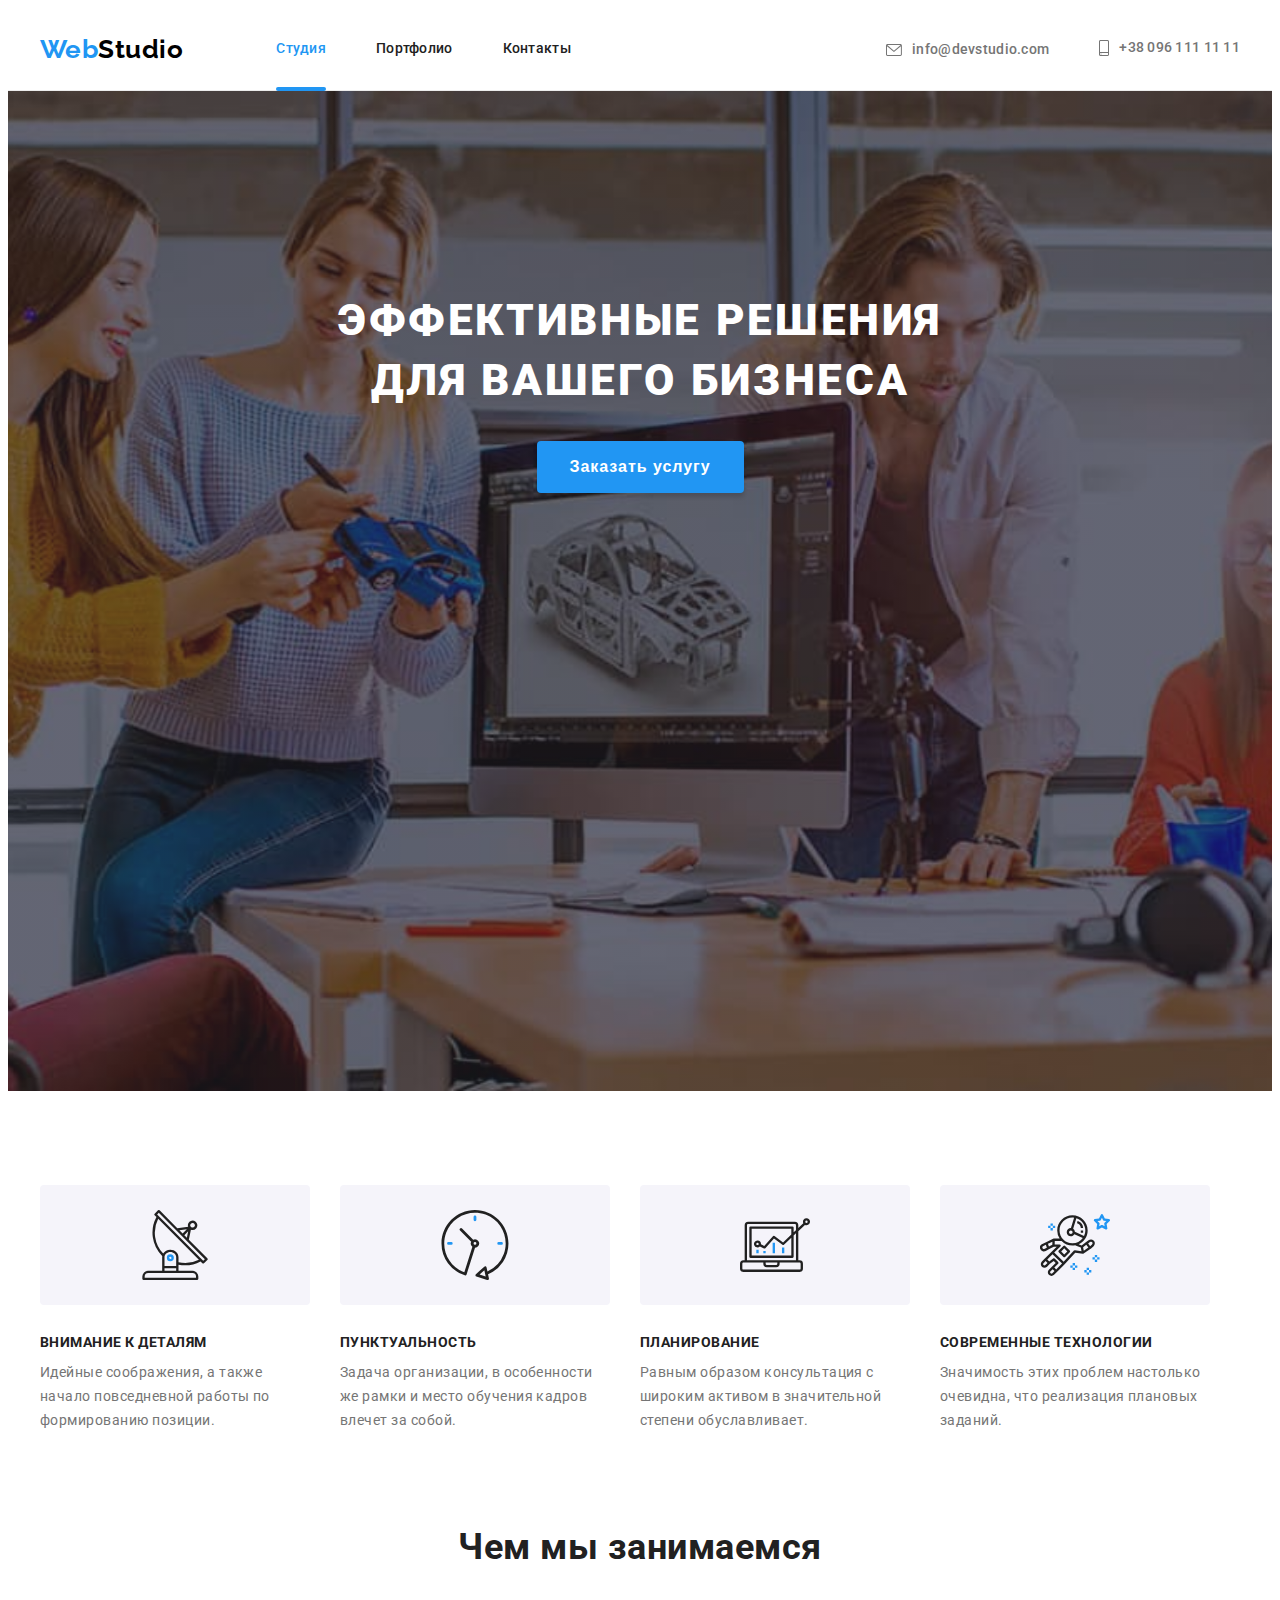
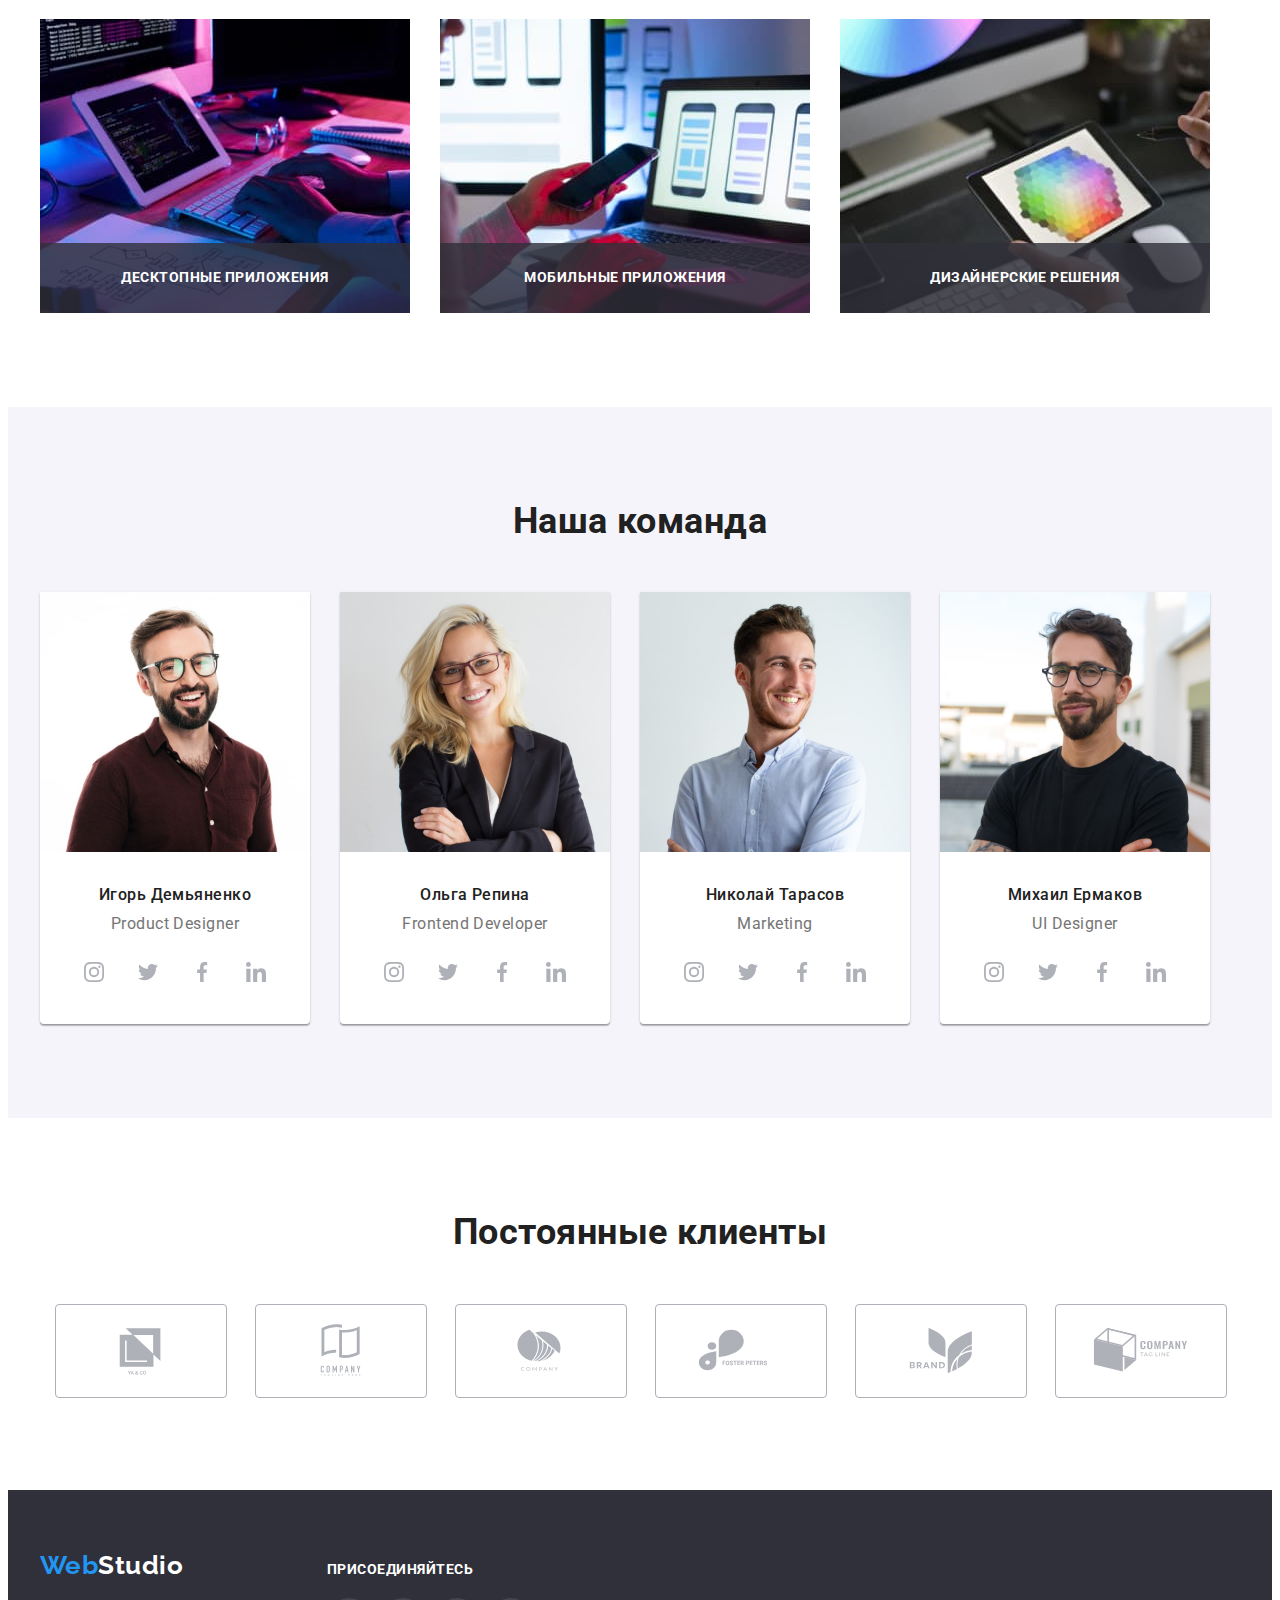
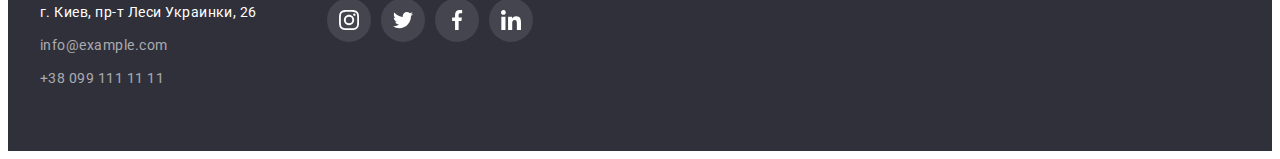
==== index.html @ fd13640e "add modul-5" ====
<!DOCTYPE html>
<html lang="ru">
  <head>
    <meta charset="UTF-8" />
    <meta http-equiv="X-UA-Compatible" content="IE=edge" />
    <meta name="viewport" content="width=device-width, initial-scale=1.0" />
    <link rel="preconnect" href="https://fonts.googleapis.com" />
    <link rel="preconnect" href="https://fonts.gstatic.com" crossorigin />
    <link
      href="https://fonts.googleapis.com/css2?family=Raleway:wght@700&family=Roboto:wght@400;500;700;900&display=swap"
      rel="stylesheet"
    />
    <title>Модуль 5</title>
    <link
      rel="stylesheet"
      href="https://cdnjs.cloudflare.com/ajax/libs/modern-normalize/1.1.0/modern-normalize.min.css"
      integrity="sha512-wpPYUAdjBVSE4KJnH1VR1HeZfpl1ub8YT/NKx4PuQ5NmX2tKuGu6U/JRp5y+Y8XG2tV+wKQpNHVUX03MfMFn9Q=="
      crossorigin="anonymous"
      referrerpolicy="no-referrer"
    />
    <link rel="stylesheet" href="./css/styles.css" />
  </head>
  <body>
    <!-- header -->
    <header class="header">
      <div class="container header-content">
        <nav class="container-nav">
          <a href="./index.html" class="header-logo link"><span class="header-logo-blue">Web</span>Studio</a>
          <ul class="header-list-nav list">
            <li class="header-item-nav"><a href="./index.html" class="header-link link current">Студия</a></li>
            <li class="header-item-nav"><a href="./portfolio.html" class="header-link link">Портфолио</a></li>
            <li class="header-item-nav"><a href="./index.html" class="header-link link">Контакты</a></li>
          </ul>
        </nav>
        <ul class="header-list-contact list">
          <li class="header-item-contact">
            <a href="mailto:info@devstudio.com" class="header-link-contact link">
              <svg class="icon-email" width="16" height="12">
                <use href="./imges/sprite.svg#icon-email"></use></svg
              >info@devstudio.com</a
            >
          </li>
          <li class="header-item-contact">
            <a href="tel:+380961111111" class="header-link-contact link">
              <svg class="icon-tel" width="10" height="16">
                <use href="./imges/sprite.svg#icon-tel"></use></svg
              >+38 096 111 11 11</a
            >
          </li>
        </ul>
      </div>
    </header>

    <!-- hero -->
    <main>
      <section class="hero hero-container">
        <h1 class="hero-title">Эффективные решения для вашего бизнеса</h1>
        <button type="button" class="hero-button" data-modal-open>Заказать услугу</button>
      </section>

      <!-- feature -->
      <section class="feature">
        <div class="container">
          <h2 class="feature-title hiden">Oсобености</h2>
          <ul class="feature-list list feature-content">
            <li class="feature-item">
              <div class="feature-icons flex">
                <svg width="70" height="70">
                  <use href="./imges/sprite.svg#icon-antenna"></use>
                </svg>
              </div>
              <h3 class="feature-item-title">Внимание к деталям</h3>
              <p class="feature-item-text">
                Идейные соображения, а также начало повседневной работы по формированию позиции.
              </p>
            </li>
            <li class="feature-item">
              <div class="feature-icons flex">
                <svg width="70" height="70">
                  <use href="./imges/sprite.svg#icon-clock"></use>
                </svg>
              </div>
              <h3 class="feature-item-title">Пунктуальность</h3>
              <p class="feature-item-text">
                Задача организации, в особенности же рамки и место обучения кадров влечет за собой.
              </p>
            </li>
            <li class="feature-item">
              <div class="feature-icons flex">
                <svg width="70" height="70">
                  <use href="./imges/sprite.svg#icon-diagram"></use>
                </svg>
              </div>
              <h3 class="feature-item-title">Планирование</h3>
              <p class="feature-item-text">
                Равным образом консультация с широким активом в значительной степени обуславливает.
              </p>
            </li>
            <li class="feature-item">
              <div class="feature-icons flex">
                <svg width="70" height="70">
                  <use href="./imges/sprite.svg#icon-astronaut"></use>
                </svg>
              </div>
              <h3 class="feature-item-title">Современные технологии</h3>
              <p class="feature-item-text">
                Значимость этих проблем настолько очевидна, что реализация плановых заданий.
              </p>
            </li>
          </ul>
        </div>
      </section>

      <!-- company -->
      <section class="company section">
        <div class="container">
          <h2 class="company-title">Чем мы занимаемся</h2>
          <ul class="company-list list">
            <li class="company-item">
              <div class="company-position">
                <img src="./imges/about_company1.jpg" alt="пишет код на компьютере" width="370" height="294" />
                <div class="company-label">
                  <h3 class="company-label-text flex">Десктопные приложения</h3>
                </div>
              </div>
            </li>
            <li class="company-item">
              <div class="company-position">
                <img src="./imges/about_company2.jpg" alt="выбирает макет на компьютере" width="370" height="294" />
                <div class="company-label">
                  <h3 class="company-label-text flex">Мобильные приложения</h3>
                </div>
              </div>
            </li>
            <li class="company-item">
              <div class="company-position">
                <img src="./imges/about_company3.jpg" alt="выбирает цвет на планшете" width="370" height="294" />
                <div class="company-label">
                  <h3 class="company-label-text flex">Дизайнерские решения</h3>
                </div>
              </div>
            </li>
          </ul>
        </div>
      </section>

      <!-- team -->
      <section class="team section">
        <div class="container">
          <h2 class="team-title">Наша команда</h2>
          <ul class="team-list list">
            <li class="team-item">
              <img
                src="./imges/our_team1.jpg"
                class="team-img"
                alt="Сотрудник компании - Игорь Демьяненко"
                width="270"
                height="260"
              />
              <div class="team-content">
                <h3 class="team-item-title">Игорь Демьяненко</h3>
                <p class="team-item-text" lang="en">Product Designer</p>

                <ul class="team-list-icons list">
                  <li class="team-item-icons">
                    <a class="team-link-icons flex" href="/" aria-label="ссылка на instagram">
                      <svg class="icon-instagram" width="20" height="20">
                        <use href="./imges/sprite.svg#icon-instagram"></use>
                      </svg>
                    </a>
                  </li>
                  <li class="team-item-icons">
                    <a class="team-link-icons flex" href="/" aria-label="ссылка на twitter">
                      <svg class="icon-twitter" width="20" height="20">
                        <use href="./imges/sprite.svg#icon-twitter"></use>
                      </svg>
                    </a>
                  </li>
                  <li class="team-item-icons">
                    <a class="team-link-icons flex" href="/" aria-label="ссылка на facebook">
                      <svg class="icon-facebook" width="20" height="20">
                        <use href="./imges/sprite.svg#icon-facebook"></use>
                      </svg>
                    </a>
                  </li>
                  <li class="team-item-icons">
                    <a class="team-link-icons flex" href="/" aria-label="ссылка на linkedin">
                      <svg class="icon-linkedin" width="20" height="20">
                        <use href="./imges/sprite.svg#icon-linkedin"></use>
                      </svg>
                    </a>
                  </li>
                </ul>
              </div>
            </li>
            <li class="team-item">
              <img
                src="./imges/our_team2.jpg"
                class="team-img"
                alt="Сотрудник компании - Ольга Репина"
                width="270"
                height="260"
              />
              <div class="team-content">
                <h3 class="team-item-title">Ольга Репина</h3>
                <p class="team-item-text" lang="en">Frontend Developer</p>

                <ul class="team-list-icons list">
                  <li class="team-item-icons">
                    <a class="team-link-icons flex" href="/" aria-label="ссылка на instagram">
                      <svg class="icon-instagram" width="20" height="20">
                        <use href="./imges/sprite.svg#icon-instagram"></use>
                      </svg>
                    </a>
                  </li>
                  <li class="team-item-icons">
                    <a class="team-link-icons flex" href="/" aria-label="ссылка на twitter">
                      <svg class="icon-twitter" width="20" height="20">
                        <use href="./imges/sprite.svg#icon-twitter"></use>
                      </svg>
                    </a>
                  </li>
                  <li class="team-item-icons">
                    <a class="team-link-icons flex" href="/" aria-label="ссылка на facebook">
                      <svg class="icon-facebook" width="20" height="20">
                        <use href="./imges/sprite.svg#icon-facebook"></use>
                      </svg>
                    </a>
                  </li>
                  <li class="team-item-icons">
                    <a class="team-link-icons flex" href="/" aria-label="ссылка на linkedin">
                      <svg class="icon-linkedin" width="20" height="20">
                        <use href="./imges/sprite.svg#icon-linkedin"></use>
                      </svg>
                    </a>
                  </li>
                </ul>
              </div>
            </li>
            <li class="team-item">
              <img
                src="./imges/our_team3.jpg"
                class="team-img"
                alt="Сотрудник компании - Николай Тарасов"
                width="270"
                height="260"
              />
              <div class="team-content">
                <h3 class="team-item-title">Николай Тарасов</h3>
                <p class="team-item-text" lang="en">Marketing</p>

                <ul class="team-list-icons list">
                  <li class="team-item-icons">
                    <a class="team-link-icons flex" href="/" aria-label="ссылка на instagram">
                      <svg class="icon-instagram" width="20" height="20">
                        <use href="./imges/sprite.svg#icon-instagram"></use>
                      </svg>
                    </a>
                  </li>
                  <li class="team-item-icons">
                    <a class="team-link-icons flex" href="/" aria-label="ссылка на twitter">
                      <svg class="icon-twitter" width="20" height="20">
                        <use href="./imges/sprite.svg#icon-twitter"></use>
                      </svg>
                    </a>
                  </li>
                  <li class="team-item-icons">
                    <a class="team-link-icons flex" href="/" aria-label="ссылка на facebook">
                      <svg class="icon-facebook" width="20" height="20">
                        <use href="./imges/sprite.svg#icon-facebook"></use>
                      </svg>
                    </a>
                  </li>
                  <li class="team-item-icons">
                    <a class="team-link-icons flex" href="/" aria-label="ссылка на linkedin">
                      <svg class="icon-linkedin" width="20" height="20">
                        <use href="./imges/sprite.svg#icon-linkedin"></use>
                      </svg>
                    </a>
                  </li>
                </ul>
              </div>
            </li>
            <li class="team-item">
              <img
                src="./imges/our_team4.jpg"
                class="team-img"
                alt="Сотрудник компании - Михаил Ермаков"
                width="270"
                height="260"
              />
              <div class="team-content">
                <h3 class="team-item-title">Михаил Ермаков</h3>
                <p class="team-item-text" lang="en">UI Designer</p>

                <ul class="team-list-icons list">
                  <li class="team-item-icons">
                    <a class="team-link-icons flex" href="/" aria-label="ссылка на instagram">
                      <svg class="icon-instagram" width="20" height="20">
                        <use href="./imges/sprite.svg#icon-instagram"></use>
                      </svg>
                    </a>
                  </li>
                  <li class="team-item-icons">
                    <a class="team-link-icons flex" href="/" aria-label="ссылка на twitter">
                      <svg class="icon-twitter" width="20" height="20">
                        <use href="./imges/sprite.svg#icon-twitter"></use>
                      </svg>
                    </a>
                  </li>
                  <li class="team-item-icons">
                    <a class="team-link-icons flex" href="/" aria-label="ссылка на facebook">
                      <svg class="icon-facebook" width="20" height="20">
                        <use href="./imges/sprite.svg#icon-facebook"></use>
                      </svg>
                    </a>
                  </li>
                  <li class="team-item-icons">
                    <a class="team-link-icons flex" href="/" aria-label="ссылка на linkedin">
                      <svg class="icon-linkedin" width="20" height="20">
                        <use href="./imges/sprite.svg#icon-linkedin"></use>
                      </svg>
                    </a>
                  </li>
                </ul>
              </div>
            </li>
          </ul>
        </div>
      </section>

      <!-- clients -->
      <section class="clients section">
        <div class="container">
          <h2 class="clients-title">Постоянные клиенты</h2>
          <ul class="clients-list list">
            <li class="clients-item">
              <a class="clients-link link flex" href="/">
                <svg width="106" height="60">
                  <use href="./imges/sprite.svg#clients-icon-1"></use>
                </svg>
              </a>
            </li>
            <li class="clients-item">
              <a class="clients-link link flex" href="/">
                <svg width="106" height="60">
                  <use href="./imges/sprite.svg#clients-icon-2"></use>
                </svg>
              </a>
            </li>
            <li class="clients-item">
              <a class="clients-link link flex" href="/">
                <svg width="106" height="60">
                  <use href="./imges/sprite.svg#clients-icon-3"></use>
                </svg>
              </a>
            </li>
            <li class="clients-item">
              <a class="clients-link link flex" href="/">
                <svg width="106" height="60">
                  <use href="./imges/sprite.svg#clients-icon-4"></use>
                </svg>
              </a>
            </li>
            <li class="clients-item">
              <a class="clients-link link flex" href="/">
                <svg width="106" height="60">
                  <use href="./imges/sprite.svg#clients-icon-5"></use>
                </svg>
              </a>
            </li>
            <li class="clients-item">
              <a class="clients-link link flex" href="/">
                <svg width="106" height="60">
                  <use href="./imges/sprite.svg#clients-icon-6"></use>
                </svg>
              </a>
            </li>
          </ul>
        </div>
      </section>
    </main>

    <!-- footer -->
    <footer class="footer">
      <div class="container">
        <div class="footer-content">
          <a class="footer-logo link" href="./index.html"><span class="footer-logo-blue">Web</span>Studio</a>
          <address class="footer-address">
            <a
              href="https://goo.gl/maps/LMZink6fcVC9zRSU7"
              rel="noreferrer noopener nofollow"
              class="footer-link-address link"
              target="_blank"
              >г. Киев, пр-т Леси Украинки, 26</a
            >
          </address>
          <ul class="footer-list list">
            <li class="footer-item"><a href="mailto:info@example.com" class="footer-link link">info@example.com</a></li>
            <li class="footer-item"><a href="tel:+380991111111" class="footer-link link">+38 099 111 11 11</a></li>
          </ul>
        </div>
        <div class="footer-slogan">
          <h2 class="footer-title">присоединяйтесь</h2>
          <ul class="footer-list-icons list">
            <li class="footer-item-icons">
              <a class="footer-link-icons flex" href="/" aria-label="ссылка на instagram">
                <svg class="icon-instagram" width="20" height="20">
                  <use href="./imges/sprite.svg#icon-instagram"></use>
                </svg>
              </a>
            </li>
            <li class="footer-item-icons">
              <a class="footer-link-icons flex" href="/" aria-label="ссылка на twitter">
                <svg class="icon-twitter" width="20" height="20">
                  <use href="./imges/sprite.svg#icon-twitter"></use>
                </svg>
              </a>
            </li>
            <li class="footer-item-icons">
              <a class="footer-link-icons flex" href="/" aria-label="ссылка на facebook">
                <svg class="icon-facebook" width="20" height="20">
                  <use href="./imges/sprite.svg#icon-facebook"></use>
                </svg>
              </a>
            </li>
            <li class="footer-item-icons">
              <a class="footer-link-icons flex" href="/" aria-label="ссылка на linkedin">
                <svg class="icon-linkedin" width="20" height="20">
                  <use href="./imges/sprite.svg#icon-linkedin"></use>
                </svg>
              </a>
            </li>
          </ul>
        </div>
      </div>
    </footer>
    <div class="backdrop is-hidden" data-modal>
      <div class="modal">
        <button class="modal-close flex" data-modal-close>
          <svg width="18" height="18">
            <use href="./imges/sprite.svg#icon-close"></use>
          </svg>
        </button>
        <p class="flex">
          Lorem ipsum dolor sit, amet consectetur adipisicing elit. Velit, eligendi aspernatur natus excepturi
          exercitationem porro minima cum inventore consequatur. Nam fugit omnis quasi repellat modi recusandae
          veritatis expedita itaque quod deleniti ea eos numquam laborum voluptatem, rerum fugiat maiores tenetur vero,
          harum officia corrupti consectetur doloremque eaque. Vero eum in explicabo at. Possimus aspernatur ipsam
          mollitia tempora officiis, tempore, sunt doloremque quidem ullam ipsum cum optio eveniet earum minus
          perspiciatis facilis recusandae culpa quibusdam sequi necessitatibus laudantium odit soluta! Reiciendis fuga
          excepturi unde, ab magnam repellendus consectetur! Fugiat ipsam natus nesciunt tempore eaque sed voluptatem
          placeat facere possimus, minima, sunt assumenda libero enim! Laudantium impedit maiores magnam est eligendi
          non corrupti tempore neque, dolorem voluptatum corporis perferendis ea ipsa. Quod, tenetur amet ipsam odit
          blanditiis aut saepe quaerat, quam consequuntur, accusamus ipsa? Perspiciatis maiores quisquam, nesciunt
          quasi, ullam eos expedita, quidem id repellat at facere dignissimos reiciendis facilis ipsum dolore.
        </p>
      </div>
    </div>
    <script src="./js/modal.js"></script>
  </body>
</html>
---- css/styles.css ----
:root {
  --team-background-color: #f5f4fa;
  --primory-title-color: #212121;
  --nav-text-color: #212121;
  --button-text-color: #212121;
  --secondary-title-color: #ffffff;
  --accent-button-text-color: #ffffff;
  --address-text-color: #ffffff;
  --hero-background-color: #2f303a;
  --footer-background-color: #2f303a;
  --all-text-color: #757575;
  --accent-color: #2196f3;
  --primory-logo-color: #2196f3;
  --secondary-logo-color: #000000;
  --footer-contact-color: rgba(255, 255, 255, 0.6);
  --header-contact-color: #757575;
  --feature-bc-icons: #f5f4fa;
  --icon-primory-color: #afb1b8;
  --icon-secondary-color: #ffffff;
  --border-color: #eeeeee;
  --product-description-color: #ffffff;
}

body {
  font-family: "Roboto", sans-serif;
  color: var(--primory-title-color);
  letter-spacing: 0.03em;
}

p,
h1,
h2,
h3,
h4,
h5,
h6 {
  margin: 0;
}

ul {
  margin: 0;
  padding-left: 0;
}

.list {
  list-style: none;
}
.link {
  text-decoration: none;
}

.container {
  width: 1200px;
  margin: 0 auto;
  padding-left: 15px;
  padding-right: 15px;
}

.section {
  padding-top: 94px;
  padding-bottom: 94px;
}

.hiden {
  position: absolute;
  white-space: nowrap;
  width: 1px;
  height: 1px;
  overflow: hidden;
  border: 0;
  padding: 0;
  clip: rect(0 0 0 0);
  clip-path: inset(50%);
  margin: -1px;
}

.flex {
  display: flex;
  justify-content: center;
  align-items: center;
}

/* ------------------------ header ------------------------*/
.header {
  border-bottom: 1px solid #ececec;
}

.header-content {
  display: flex;
  align-items: center;
}

.header-logo {
  padding-top: 24px;
  padding-bottom: 24px;
  margin-right: 93px;

  font-family: "Raleway", sans-serif;
  font-weight: 700;
  font-size: 26px;
  line-height: 1.19;
  color: var(--secondary-logo-color);
}

.container-nav {
  display: flex;
  align-items: center;
}

.header-logo-blue {
  color: var(--primory-logo-color);
}

.header-list-nav {
  display: flex;
}

.header-item-nav:not(:last-child) {
  margin-right: 50px;
}

.header-link {
  display: block;
  padding-top: 32px;
  padding-bottom: 32px;

  font-weight: 500;
  font-size: 14px;
  line-height: 1.14;
  letter-spacing: 0.02em;
  color: var(--nav-text-color);

  transition: color 250ms cubic-bezier(0.4, 0, 0.2, 1);
}

.header-link:hover,
.header-link:focus {
  color: var(--accent-color);
}

.current {
  position: relative;
  color: var(--accent-color);
}

.current::after {
  position: absolute;
  bottom: 0;
  display: block;
  content: "";
  width: 100%;
  height: 4px;
  margin-bottom: -2px;

  border-radius: 2px;
  background-color: var(--accent-color);
}

.header-list-contact {
  display: flex;
  align-items: baseline;
  margin-left: auto;
}

.header-item-contact {
  margin-right: 50px;
}

.header-item-contact:last-child {
  margin-right: 0;
}

.header-link-contact {
  display: flex;
  align-items: center;
  width: 100%;
  height: 100%;
  padding-top: 32px;
  padding-bottom: 32px;

  font-weight: 500;
  font-size: 14px;
  line-height: 1.14;
  letter-spacing: 0.02em;
  color: var(--header-contact-color);

  transition: color 250ms cubic-bezier(0.4, 0, 0.2, 1);
}

.header-link-contact:hover,
.header-link-contact:focus {
  color: var(--accent-color);
}

.icon-email,
.icon-tel {
  fill: currentColor;
  margin-right: 10px;
}
/* ------------------------ hero ------------------------*/

.hero {
  padding-top: 200px;
  padding-bottom: 200px;
  background-color: var(--hero-background-color);
}

.hero-container {
  max-width: 1600px;
  height: 600px;
  margin: 0 auto;

  background-image: linear-gradient(
      rgba(47, 48, 58, 0.4),
      rgba(47, 48, 58, 0.4)
    ),
    url(../imges/hero.jpg);
  background-repeat: no-repeat;
  background-position: center;
  background-size: cover;
}

.hero-title {
  width: 669px;
  margin-bottom: 30px;
  margin-right: auto;
  margin-left: auto;

  font-weight: 900;
  font-size: 44px;
  line-height: 1.36;
  text-align: center;
  letter-spacing: 0.06em;
  text-transform: uppercase;
  color: var(--secondary-title-color);
}

.hero-button {
  display: block;
  margin: 0 auto;
  padding: 10px 32px;

  font-weight: 700;
  font-size: 16px;
  line-height: 1.88;
  cursor: pointer;
  text-align: center;
  letter-spacing: 0.06em;
  color: var(--accent-button-text-color);
  background-color: var(--accent-color);
  box-shadow: 0px 4px 4px rgba(0, 0, 0, 0.15);
  border-radius: 4px;
  border: 1px solid transparent;
}

/* ------------------------ feature ------------------------*/

.feature {
  padding-top: 94px;
}

.feature-content {
  display: flex;
}

.feature-item {
  width: 270px;
}

.feature-item:not(:last-child) {
  margin-right: 30px;
}

.feature-icons {
  margin-bottom: 30px;
  height: 120px;

  border-radius: 4px;
  background-color: var(--feature-bc-icons);
}

.feature-item-title {
  margin-bottom: 10px;
  font-size: 14px;
  line-height: 1.14;
  text-transform: uppercase;
}

.feature-item-text {
  font-size: 14px;
  line-height: 1.71;
  color: var(--all-text-color);
}

/* ------------------------ company ------------------------*/
.company-title {
  margin-bottom: 50px;
  font-size: 36px;
  line-height: 1.16;
  text-align: center;
}

.company-list {
  display: flex;
}

.company-item:not(:last-child) {
  margin-right: 30px;
}

.company-position {
  position: relative;
  width: 100%;
  height: 294px;
}

.company-label {
  position: absolute;
  bottom: 0;

  width: 100%;
  height: 70px;
  background-color: rgba(47, 48, 58, 0.8);
}

.company-label-text {
  width: 100%;
  height: 100%;

  font-size: 14px;
  line-height: 1.14;
  text-transform: uppercase;
  color: var(--secondary-title-color);
}

/* ------------------------ team ------------------------*/
.team {
  background-color: var(--team-background-color);
}

.team-title {
  margin-bottom: 50px;
  font-size: 36px;
  line-height: 1.16;
  text-align: center;
}

.team-list {
  display: flex;
}

.team-item {
  width: 270px;
  background-color: #ffffff;
  box-shadow: 0px 1px 3px rgba(0, 0, 0, 0.12), 0px 1px 1px rgba(0, 0, 0, 0.14),
    0px 2px 1px rgba(0, 0, 0, 0.2);
  border-radius: 0px 0px 4px 4px;
}

.team-item:not(:last-child) {
  margin-right: 30px;
}

.team-content {
  padding-top: 30px;
  padding-bottom: 30px;
}

.team-item-title {
  margin-bottom: 10px;
  font-weight: 500;
  font-size: 16px;
  line-height: 1.18;
  text-align: center;
}
.team-item-text {
  font-size: 16px;
  line-height: 1.18;
  text-align: center;
  color: var(--all-text-color);
}

.team-list-icons {
  display: flex;
  justify-content: center;
  margin-top: 16px;
}

.team-item-icons {
  width: 44px;
  height: 44px;
  margin-right: 10px;
}

.team-item-icons:last-child {
  margin-right: 0;
}

.team-link-icons {
  width: 100%;
  height: 100%;

  border-radius: 50%;
  fill: var(--icon-primory-color);

  transition: background-color 250ms cubic-bezier(0.4, 0, 0.2, 1),
    fill 250ms cubic-bezier(0.4, 0, 0.2, 1);
}

.team-link-icons:hover,
.team-link-icons:focus {
  background-color: var(--accent-color);
  fill: var(--icon-secondary-color);
}

/* ------------------------ clients ------------------------*/
.clients-title {
  font-size: 36px;
  line-height: 1.16;
  text-align: center;
  color: var(--primory-title-color);
  margin-bottom: 50px;
}

.clients-list {
  display: flex;
  justify-content: center;
}

.clients-item {
  width: 170px;
  height: 92px;
  margin-right: 30px;
}

.clients-item:last-child {
  margin-right: 0;
}

.clients-link {
  width: 100%;
  height: 100%;

  border-radius: 4px;
  border: 1px solid #afb1b8;
  fill: var(--icon-primory-color);

  transition: border-color 250ms cubic-bezier(0.4, 0, 0.2, 1),
    fill 250ms cubic-bezier(0.4, 0, 0.2, 1);
}

.clients-link:hover,
.clients-link:focus {
  fill: var(--accent-color);
  border-color: var(--accent-color);
}

/* ------------------------ footer ------------------------*/
.footer {
  padding-top: 60px;
  padding-bottom: 60px;
  background-color: var(--footer-background-color);
}

.footer > .container {
  display: flex;
  align-items: baseline;
}

.footer-content {
  max-width: 376px;
  min-height: 112px;
  margin-right: 70px;
}

.footer-logo {
  display: block;
  margin-bottom: 20px;

  font-family: "Raleway", sans-serif;
  font-weight: 700;
  font-size: 26px;
  line-height: 1.19;
  color: #ffffff;
}

.footer-logo-blue {
  color: var(--primory-logo-color);
}

.footer-address {
  margin-bottom: 9px;
}

.footer-link-address {
  display: block;
  font-style: normal;
  font-size: 14px;
  line-height: 1.71;
  color: var(--address-text-color);
}

.footer-item:not(:last-child) {
  margin-bottom: 9px;
}

.footer-link {
  font-size: 14px;
  line-height: 1.71;
  color: var(--footer-contact-color);

  transition: color 250ms cubic-bezier(0.4, 0, 0.2, 1);
}

.footer-link:hover,
.footer-link:focus {
  color: var(--accent-color);
}

.footer-title {
  margin-bottom: 20px;
  font-size: 14px;
  line-height: 1.14;
  text-transform: uppercase;
  color: var(--secondary-title-color);
}

.footer-list-icons {
  display: flex;
}

.footer-item-icons {
  width: 44px;
  height: 44px;
  margin-right: 10px;
}

.footer-item-icons:last-child {
  margin-right: 0;
}

.footer-link-icons {
  width: 100%;
  height: 100%;

  background-color: rgba(255, 255, 255, 0.1);
  fill: var(--icon-secondary-color);
  border-radius: 50%;

  transition: background-color 250ms cubic-bezier(0.4, 0, 0.2, 1);
}

.footer-link-icons:hover,
.footer-link-icons:focus {
  background-color: var(--accent-color);
  border-radius: 50%;
}

/* ---------------------- portfolio ----------------------*/
.portfolio-list-nav {
  display: flex;
  justify-content: center;
  margin-bottom: 50px;
}

.portfolio-item:not(:last-child) {
  margin-right: 8px;
}

.portfolio-button {
  padding: 6px 22px;

  font-weight: 500;
  cursor: pointer;
  font-size: 16px;
  line-height: 1.62;
  text-align: center;
  letter-spacing: 0.03em;
  color: var(--button-text-color);
  background-color: #f5f4fa;
  border-radius: 4px;
  border: 1px solid transparent;

  transition: background-color 250ms cubic-bezier(0.4, 0, 0.2, 1),
    color 250ms cubic-bezier(0.4, 0, 0.2, 1),
    box-shadow 250ms cubic-bezier(0.4, 0, 0.2, 1);
}

.portfolio-button:hover,
.portfolio-button:focus {
  background-color: var(--accent-color);
  color: var(--accent-button-text-color);
  box-shadow: 0px 3px 1px rgba(0, 0, 0, 0.1), 0px 1px 2px rgba(0, 0, 0, 0.08),
    0px 2px 2px rgba(0, 0, 0, 0.12);
}

/* ----------------------- product -----------------------*/
.product-list {
  display: flex;
  flex-flow: wrap;
  margin: -15px;
}

.product-item {
  width: 370px;
  margin: 15px;
}

.product-link {
  display: block;
  width: 100%;
  height: 100%;

  transition: box-shadow 250ms cubic-bezier(0.4, 0, 0.2, 1);
}

.product-link:hover,
.product-link:focus {
  box-shadow: 0px 1px 1px rgba(0, 0, 0, 0.12), 0px 4px 4px rgba(0, 0, 0, 0.06),
    1px 4px 6px rgba(0, 0, 0, 0.16);
}

.product-thumb-img {
  position: relative;
  overflow: hidden;
}

.product-img {
  display: block;
}

.product-arise {
  position: absolute;
  top: 0;
  left: 0;
  width: 100%;
  height: 100%;

  background-color: rgba(33, 150, 243, 0.9);
  transform: translateY(102%);
  transition: transform 250ms cubic-bezier(0.4, 0, 0.2, 1);
}

.product-link:hover .product-arise,
.product-link:focus .product-arise {
  transform: translateY(0);
}

.product-description {
  position: absolute;
  top: 50%;
  left: 50%;
  transform: translate(-50%, -50%);
  width: 322px;
  min-height: 168px;

  font-size: 18px;
  line-height: 1.56;
  color: var(--product-description-color);
}

.product-content {
  border-right: 1px solid var(--border-color);
  border-bottom: 1px solid var(--border-color);
  border-left: 1px solid var(--border-color);
  padding: 20px 24px;
}

.product-title-item {
  margin-bottom: 4px;
  font-size: 18px;
  line-height: 2;
  letter-spacing: 0.06em;
  color: var(--primory-title-color);
}

.product-text {
  font-size: 16px;
  line-height: 1.88;
  color: var(--all-text-color);
}

/* ---------------------- modal window ----------------------*/

.backdrop {
  position: fixed;
  top: 0;
  left: 0;
  width: 100%;
  height: 100%;

  background-color: rgba(0, 0, 0, 0.2);

  transition: opacity 250ms cubic-bezier(0.4, 0, 0.2, 1),
    visibility 250ms cubic-bezier(0.4, 0, 0.2, 1);
}

.is-hidden {
  opacity: 0;
  pointer-events: none;
  visibility: hidden;
}

.modal {
  position: absolute;
  top: 50%;
  left: 50%;
  width: 528px;
  height: 581px;

  box-shadow: 0px 1px 3px rgba(0, 0, 0, 0.12), 0px 1px 1px rgba(0, 0, 0, 0.14),
    0px 2px 1px rgba(0, 0, 0, 0.2);
  transform: translate(-50%, -50%);
  border-radius: 4px;
  background-color: #fff;
}

.modal-close {
  position: absolute;
  top: 8px;
  right: 8px;
  width: 30px;
  height: 30px;

  cursor: pointer;
  border-radius: 50%;
  border: 1px solid rgba(0, 0, 0, 0.1);
  background-color: transparent;

  transition: fill 250ms cubic-bezier(0.4, 0, 0.2, 1),
    border-color 250ms cubic-bezier(0.4, 0, 0.2, 1);
}

.modal-close:hover {
  fill: var(--accent-color);
  border-color: var(--accent-color);
}

.modal p {
  padding: 20px;
  width: 100%;
  height: 100%;

  font-size: 15px;
  line-height: 1.71;
  color: var(--all-text-color);
}
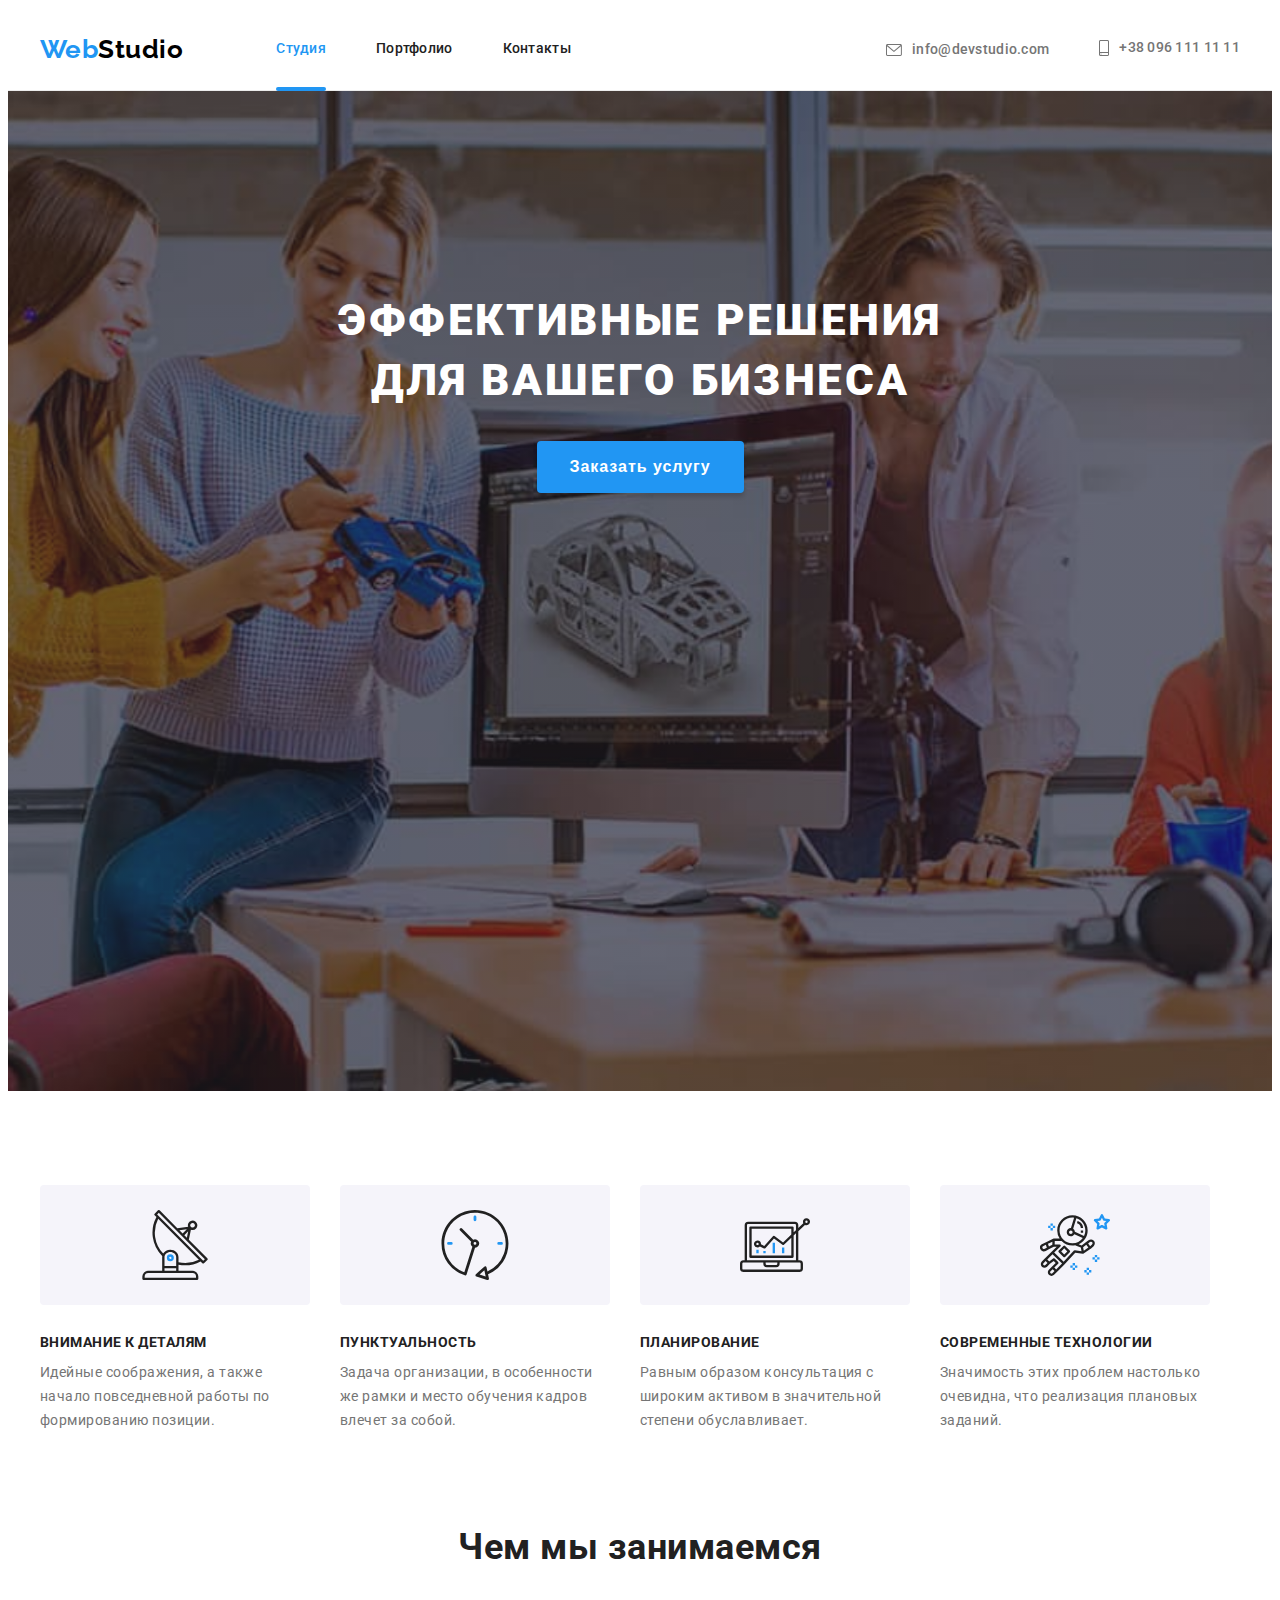
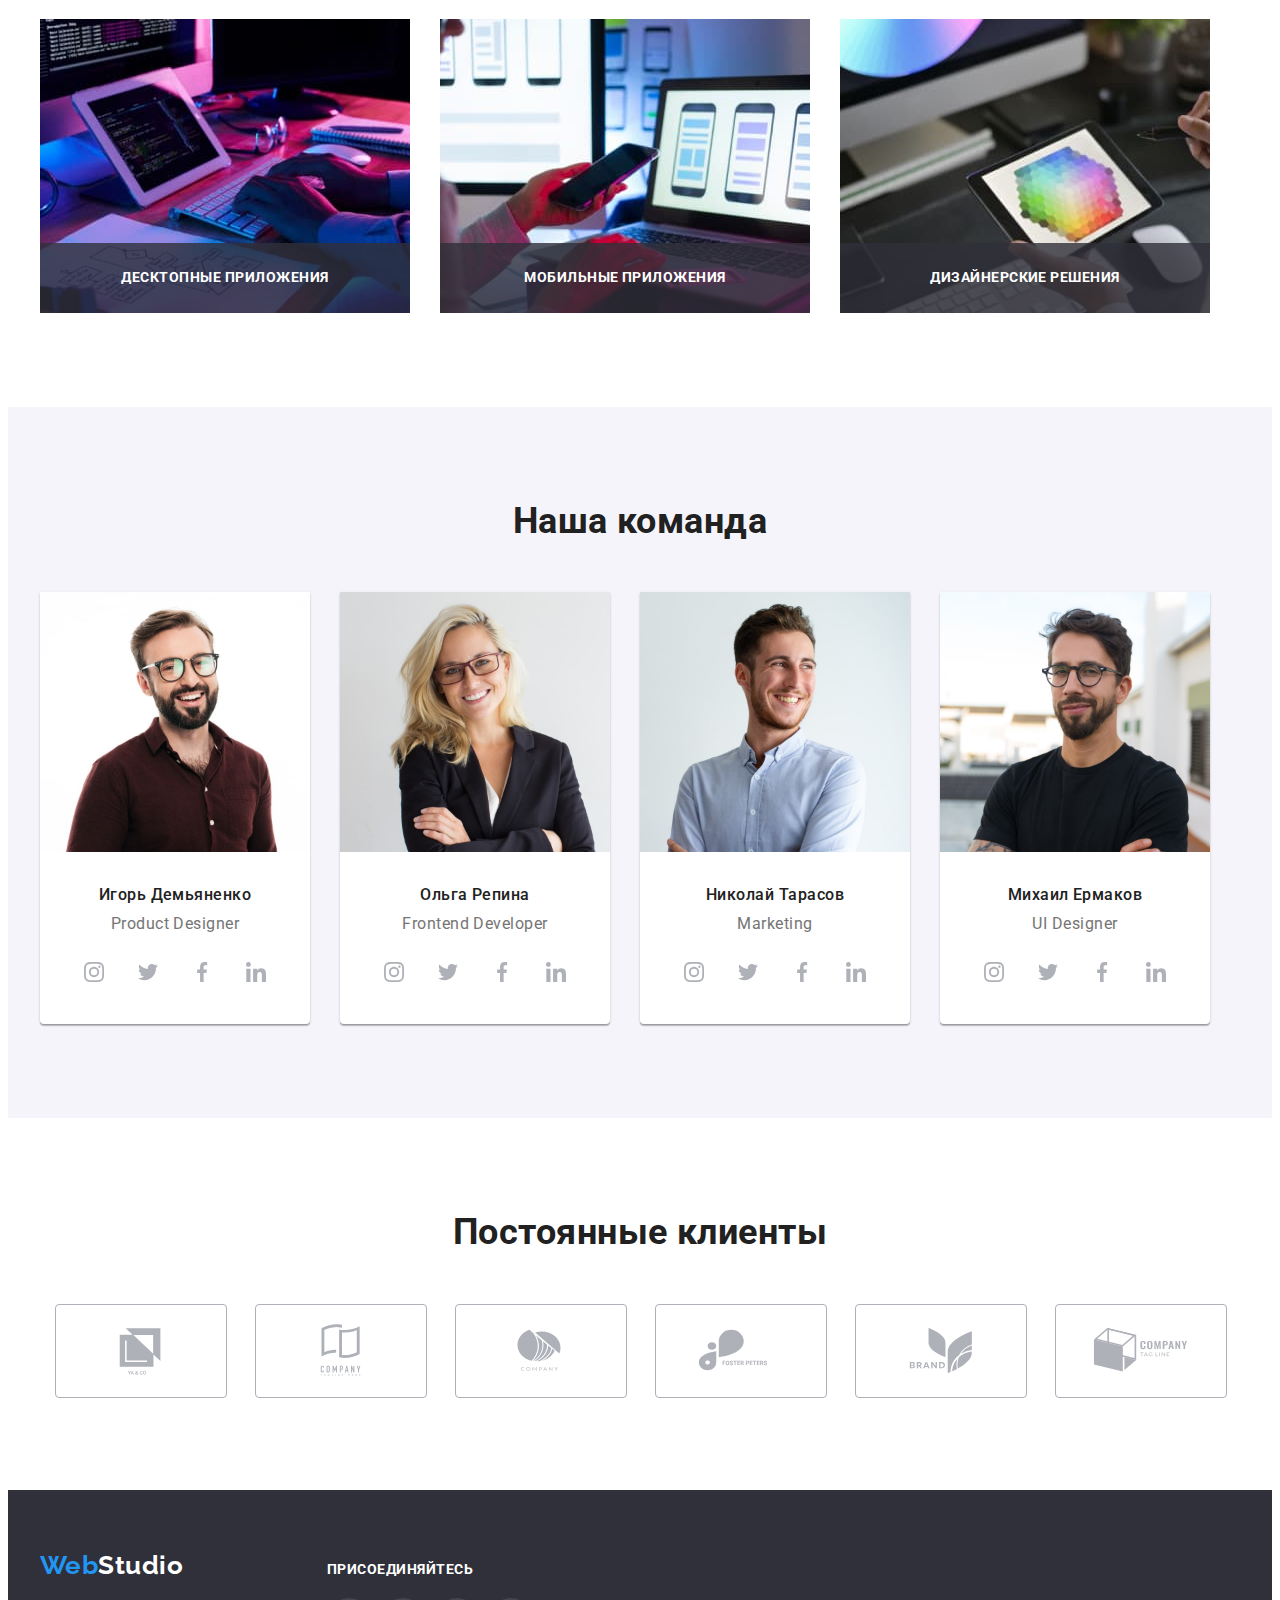
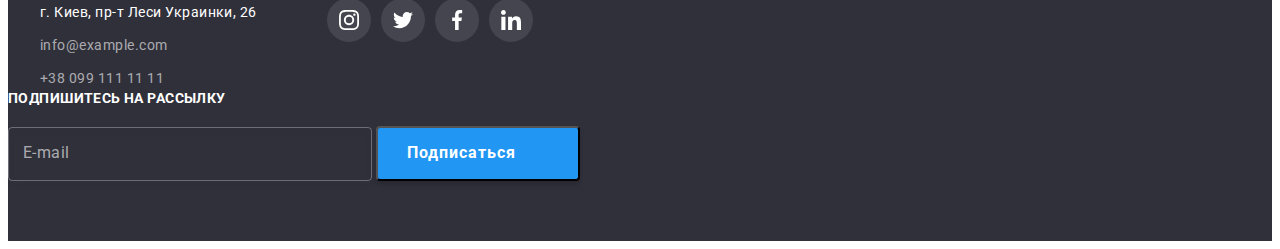
==== commit 3efa429d: "create form-slogan in footer" ====
--- a/index.html
+++ b/index.html
@@ -10,7 +10,7 @@
       href="https://fonts.googleapis.com/css2?family=Raleway:wght@700&family=Roboto:wght@400;500;700;900&display=swap"
       rel="stylesheet"
     />
-    <title>Модуль 5</title>
+    <title>Модуль 6</title>
     <link
       rel="stylesheet"
       href="https://cdnjs.cloudflare.com/ajax/libs/modern-normalize/1.1.0/modern-normalize.min.css"
@@ -25,16 +25,27 @@
     <header class="header">
       <div class="container header-content">
         <nav class="container-nav">
-          <a href="./index.html" class="header-logo link"><span class="header-logo-blue">Web</span>Studio</a>
+          <a href="./index.html" class="header-logo link"
+            ><span class="header-logo-blue">Web</span>Studio</a
+          >
           <ul class="header-list-nav list">
-            <li class="header-item-nav"><a href="./index.html" class="header-link link current">Студия</a></li>
-            <li class="header-item-nav"><a href="./portfolio.html" class="header-link link">Портфолио</a></li>
-            <li class="header-item-nav"><a href="./index.html" class="header-link link">Контакты</a></li>
+            <li class="header-item-nav">
+              <a href="./index.html" class="header-link link current">Студия</a>
+            </li>
+            <li class="header-item-nav">
+              <a href="./portfolio.html" class="header-link link">Портфолио</a>
+            </li>
+            <li class="header-item-nav">
+              <a href="./index.html" class="header-link link">Контакты</a>
+            </li>
           </ul>
         </nav>
         <ul class="header-list-contact list">
           <li class="header-item-contact">
-            <a href="mailto:info@devstudio.com" class="header-link-contact link">
+            <a
+              href="mailto:info@devstudio.com"
+              class="header-link-contact link"
+            >
               <svg class="icon-email" width="16" height="12">
                 <use href="./imges/sprite.svg#icon-email"></use></svg
               >info@devstudio.com</a
@@ -55,7 +66,9 @@
     <main>
       <section class="hero hero-container">
         <h1 class="hero-title">Эффективные решения для вашего бизнеса</h1>
-        <button type="button" class="hero-button" data-modal-open>Заказать услугу</button>
+        <button type="button" class="hero-button" data-modal-open>
+          Заказать услугу
+        </button>
       </section>
 
       <!-- feature -->
@@ -71,7 +84,8 @@
               </div>
               <h3 class="feature-item-title">Внимание к деталям</h3>
               <p class="feature-item-text">
-                Идейные соображения, а также начало повседневной работы по формированию позиции.
+                Идейные соображения, а также начало повседневной работы по
+                формированию позиции.
               </p>
             </li>
             <li class="feature-item">
@@ -82,7 +96,8 @@
               </div>
               <h3 class="feature-item-title">Пунктуальность</h3>
               <p class="feature-item-text">
-                Задача организации, в особенности же рамки и место обучения кадров влечет за собой.
+                Задача организации, в особенности же рамки и место обучения
+                кадров влечет за собой.
               </p>
             </li>
             <li class="feature-item">
@@ -93,7 +108,8 @@
               </div>
               <h3 class="feature-item-title">Планирование</h3>
               <p class="feature-item-text">
-                Равным образом консультация с широким активом в значительной степени обуславливает.
+                Равным образом консультация с широким активом в значительной
+                степени обуславливает.
               </p>
             </li>
             <li class="feature-item">
@@ -104,7 +120,8 @@
               </div>
               <h3 class="feature-item-title">Современные технологии</h3>
               <p class="feature-item-text">
-                Значимость этих проблем настолько очевидна, что реализация плановых заданий.
+                Значимость этих проблем настолько очевидна, что реализация
+                плановых заданий.
               </p>
             </li>
           </ul>
@@ -118,7 +135,12 @@
           <ul class="company-list list">
             <li class="company-item">
               <div class="company-position">
-                <img src="./imges/about_company1.jpg" alt="пишет код на компьютере" width="370" height="294" />
+                <img
+                  src="./imges/about_company1.jpg"
+                  alt="пишет код на компьютере"
+                  width="370"
+                  height="294"
+                />
                 <div class="company-label">
                   <h3 class="company-label-text flex">Десктопные приложения</h3>
                 </div>
@@ -126,7 +148,12 @@
             </li>
             <li class="company-item">
               <div class="company-position">
-                <img src="./imges/about_company2.jpg" alt="выбирает макет на компьютере" width="370" height="294" />
+                <img
+                  src="./imges/about_company2.jpg"
+                  alt="выбирает макет на компьютере"
+                  width="370"
+                  height="294"
+                />
                 <div class="company-label">
                   <h3 class="company-label-text flex">Мобильные приложения</h3>
                 </div>
@@ -134,7 +161,12 @@
             </li>
             <li class="company-item">
               <div class="company-position">
-                <img src="./imges/about_company3.jpg" alt="выбирает цвет на планшете" width="370" height="294" />
+                <img
+                  src="./imges/about_company3.jpg"
+                  alt="выбирает цвет на планшете"
+                  width="370"
+                  height="294"
+                />
                 <div class="company-label">
                   <h3 class="company-label-text flex">Дизайнерские решения</h3>
                 </div>
@@ -163,28 +195,44 @@
 
                 <ul class="team-list-icons list">
                   <li class="team-item-icons">
-                    <a class="team-link-icons flex" href="/" aria-label="ссылка на instagram">
+                    <a
+                      class="team-link-icons flex"
+                      href="/"
+                      aria-label="ссылка на instagram"
+                    >
                       <svg class="icon-instagram" width="20" height="20">
                         <use href="./imges/sprite.svg#icon-instagram"></use>
                       </svg>
                     </a>
                   </li>
                   <li class="team-item-icons">
-                    <a class="team-link-icons flex" href="/" aria-label="ссылка на twitter">
+                    <a
+                      class="team-link-icons flex"
+                      href="/"
+                      aria-label="ссылка на twitter"
+                    >
                       <svg class="icon-twitter" width="20" height="20">
                         <use href="./imges/sprite.svg#icon-twitter"></use>
                       </svg>
                     </a>
                   </li>
                   <li class="team-item-icons">
-                    <a class="team-link-icons flex" href="/" aria-label="ссылка на facebook">
+                    <a
+                      class="team-link-icons flex"
+                      href="/"
+                      aria-label="ссылка на facebook"
+                    >
                       <svg class="icon-facebook" width="20" height="20">
                         <use href="./imges/sprite.svg#icon-facebook"></use>
                       </svg>
                     </a>
                   </li>
                   <li class="team-item-icons">
-                    <a class="team-link-icons flex" href="/" aria-label="ссылка на linkedin">
+                    <a
+                      class="team-link-icons flex"
+                      href="/"
+                      aria-label="ссылка на linkedin"
+                    >
                       <svg class="icon-linkedin" width="20" height="20">
                         <use href="./imges/sprite.svg#icon-linkedin"></use>
                       </svg>
@@ -207,28 +255,44 @@
 
                 <ul class="team-list-icons list">
                   <li class="team-item-icons">
-                    <a class="team-link-icons flex" href="/" aria-label="ссылка на instagram">
+                    <a
+                      class="team-link-icons flex"
+                      href="/"
+                      aria-label="ссылка на instagram"
+                    >
                       <svg class="icon-instagram" width="20" height="20">
                         <use href="./imges/sprite.svg#icon-instagram"></use>
                       </svg>
                     </a>
                   </li>
                   <li class="team-item-icons">
-                    <a class="team-link-icons flex" href="/" aria-label="ссылка на twitter">
+                    <a
+                      class="team-link-icons flex"
+                      href="/"
+                      aria-label="ссылка на twitter"
+                    >
                       <svg class="icon-twitter" width="20" height="20">
                         <use href="./imges/sprite.svg#icon-twitter"></use>
                       </svg>
                     </a>
                   </li>
                   <li class="team-item-icons">
-                    <a class="team-link-icons flex" href="/" aria-label="ссылка на facebook">
+                    <a
+                      class="team-link-icons flex"
+                      href="/"
+                      aria-label="ссылка на facebook"
+                    >
                       <svg class="icon-facebook" width="20" height="20">
                         <use href="./imges/sprite.svg#icon-facebook"></use>
                       </svg>
                     </a>
                   </li>
                   <li class="team-item-icons">
-                    <a class="team-link-icons flex" href="/" aria-label="ссылка на linkedin">
+                    <a
+                      class="team-link-icons flex"
+                      href="/"
+                      aria-label="ссылка на linkedin"
+                    >
                       <svg class="icon-linkedin" width="20" height="20">
                         <use href="./imges/sprite.svg#icon-linkedin"></use>
                       </svg>
@@ -251,28 +315,44 @@
 
                 <ul class="team-list-icons list">
                   <li class="team-item-icons">
-                    <a class="team-link-icons flex" href="/" aria-label="ссылка на instagram">
+                    <a
+                      class="team-link-icons flex"
+                      href="/"
+                      aria-label="ссылка на instagram"
+                    >
                       <svg class="icon-instagram" width="20" height="20">
                         <use href="./imges/sprite.svg#icon-instagram"></use>
                       </svg>
                     </a>
                   </li>
                   <li class="team-item-icons">
-                    <a class="team-link-icons flex" href="/" aria-label="ссылка на twitter">
+                    <a
+                      class="team-link-icons flex"
+                      href="/"
+                      aria-label="ссылка на twitter"
+                    >
                       <svg class="icon-twitter" width="20" height="20">
                         <use href="./imges/sprite.svg#icon-twitter"></use>
                       </svg>
                     </a>
                   </li>
                   <li class="team-item-icons">
-                    <a class="team-link-icons flex" href="/" aria-label="ссылка на facebook">
+                    <a
+                      class="team-link-icons flex"
+                      href="/"
+                      aria-label="ссылка на facebook"
+                    >
                       <svg class="icon-facebook" width="20" height="20">
                         <use href="./imges/sprite.svg#icon-facebook"></use>
                       </svg>
                     </a>
                   </li>
                   <li class="team-item-icons">
-                    <a class="team-link-icons flex" href="/" aria-label="ссылка на linkedin">
+                    <a
+                      class="team-link-icons flex"
+                      href="/"
+                      aria-label="ссылка на linkedin"
+                    >
                       <svg class="icon-linkedin" width="20" height="20">
                         <use href="./imges/sprite.svg#icon-linkedin"></use>
                       </svg>
@@ -295,28 +375,44 @@
 
                 <ul class="team-list-icons list">
                   <li class="team-item-icons">
-                    <a class="team-link-icons flex" href="/" aria-label="ссылка на instagram">
+                    <a
+                      class="team-link-icons flex"
+                      href="/"
+                      aria-label="ссылка на instagram"
+                    >
                       <svg class="icon-instagram" width="20" height="20">
                         <use href="./imges/sprite.svg#icon-instagram"></use>
                       </svg>
                     </a>
                   </li>
                   <li class="team-item-icons">
-                    <a class="team-link-icons flex" href="/" aria-label="ссылка на twitter">
+                    <a
+                      class="team-link-icons flex"
+                      href="/"
+                      aria-label="ссылка на twitter"
+                    >
                       <svg class="icon-twitter" width="20" height="20">
                         <use href="./imges/sprite.svg#icon-twitter"></use>
                       </svg>
                     </a>
                   </li>
                   <li class="team-item-icons">
-                    <a class="team-link-icons flex" href="/" aria-label="ссылка на facebook">
+                    <a
+                      class="team-link-icons flex"
+                      href="/"
+                      aria-label="ссылка на facebook"
+                    >
                       <svg class="icon-facebook" width="20" height="20">
                         <use href="./imges/sprite.svg#icon-facebook"></use>
                       </svg>
                     </a>
                   </li>
                   <li class="team-item-icons">
-                    <a class="team-link-icons flex" href="/" aria-label="ссылка на linkedin">
+                    <a
+                      class="team-link-icons flex"
+                      href="/"
+                      aria-label="ссылка на linkedin"
+                    >
                       <svg class="icon-linkedin" width="20" height="20">
                         <use href="./imges/sprite.svg#icon-linkedin"></use>
                       </svg>
@@ -385,7 +481,9 @@
     <footer class="footer">
       <div class="container">
         <div class="footer-content">
-          <a class="footer-logo link" href="./index.html"><span class="footer-logo-blue">Web</span>Studio</a>
+          <a class="footer-logo link" href="./index.html"
+            ><span class="footer-logo-blue">Web</span>Studio</a
+          >
           <address class="footer-address">
             <a
               href="https://goo.gl/maps/LMZink6fcVC9zRSU7"
@@ -396,36 +494,60 @@
             >
           </address>
           <ul class="footer-list list">
-            <li class="footer-item"><a href="mailto:info@example.com" class="footer-link link">info@example.com</a></li>
-            <li class="footer-item"><a href="tel:+380991111111" class="footer-link link">+38 099 111 11 11</a></li>
+            <li class="footer-item">
+              <a href="mailto:info@example.com" class="footer-link link"
+                >info@example.com</a
+              >
+            </li>
+            <li class="footer-item">
+              <a href="tel:+380991111111" class="footer-link link"
+                >+38 099 111 11 11</a
+              >
+            </li>
           </ul>
         </div>
         <div class="footer-slogan">
           <h2 class="footer-title">присоединяйтесь</h2>
           <ul class="footer-list-icons list">
             <li class="footer-item-icons">
-              <a class="footer-link-icons flex" href="/" aria-label="ссылка на instagram">
+              <a
+                class="footer-link-icons flex"
+                href="/"
+                aria-label="ссылка на instagram"
+              >
                 <svg class="icon-instagram" width="20" height="20">
                   <use href="./imges/sprite.svg#icon-instagram"></use>
                 </svg>
               </a>
             </li>
             <li class="footer-item-icons">
-              <a class="footer-link-icons flex" href="/" aria-label="ссылка на twitter">
+              <a
+                class="footer-link-icons flex"
+                href="/"
+                aria-label="ссылка на twitter"
+              >
                 <svg class="icon-twitter" width="20" height="20">
                   <use href="./imges/sprite.svg#icon-twitter"></use>
                 </svg>
               </a>
             </li>
             <li class="footer-item-icons">
-              <a class="footer-link-icons flex" href="/" aria-label="ссылка на facebook">
+              <a
+                class="footer-link-icons flex"
+                href="/"
+                aria-label="ссылка на facebook"
+              >
                 <svg class="icon-facebook" width="20" height="20">
                   <use href="./imges/sprite.svg#icon-facebook"></use>
                 </svg>
               </a>
             </li>
             <li class="footer-item-icons">
-              <a class="footer-link-icons flex" href="/" aria-label="ссылка на linkedin">
+              <a
+                class="footer-link-icons flex"
+                href="/"
+                aria-label="ссылка на linkedin"
+              >
                 <svg class="icon-linkedin" width="20" height="20">
                   <use href="./imges/sprite.svg#icon-linkedin"></use>
                 </svg>
@@ -434,6 +556,22 @@
           </ul>
         </div>
       </div>
+
+      <form class="form-slogan">
+        <p class="form-slogan-text">Подпишитесь на рассылку</p>
+        <label class="form-label">
+            <input
+              class="form-input"
+              type="email"
+              name="email"
+              autocomplete="off"
+              placeholder=" "
+            />
+            <span class="form-label-text">E-mail</span>
+        </label>
+        <button class="form-button" type="submit">Подписаться</button>
+      </form>
+      
     </footer>
     <div class="backdrop is-hidden" data-modal>
       <div class="modal">
@@ -443,17 +581,24 @@
           </svg>
         </button>
         <p class="flex">
-          Lorem ipsum dolor sit, amet consectetur adipisicing elit. Velit, eligendi aspernatur natus excepturi
-          exercitationem porro minima cum inventore consequatur. Nam fugit omnis quasi repellat modi recusandae
-          veritatis expedita itaque quod deleniti ea eos numquam laborum voluptatem, rerum fugiat maiores tenetur vero,
-          harum officia corrupti consectetur doloremque eaque. Vero eum in explicabo at. Possimus aspernatur ipsam
-          mollitia tempora officiis, tempore, sunt doloremque quidem ullam ipsum cum optio eveniet earum minus
-          perspiciatis facilis recusandae culpa quibusdam sequi necessitatibus laudantium odit soluta! Reiciendis fuga
-          excepturi unde, ab magnam repellendus consectetur! Fugiat ipsam natus nesciunt tempore eaque sed voluptatem
-          placeat facere possimus, minima, sunt assumenda libero enim! Laudantium impedit maiores magnam est eligendi
-          non corrupti tempore neque, dolorem voluptatum corporis perferendis ea ipsa. Quod, tenetur amet ipsam odit
-          blanditiis aut saepe quaerat, quam consequuntur, accusamus ipsa? Perspiciatis maiores quisquam, nesciunt
-          quasi, ullam eos expedita, quidem id repellat at facere dignissimos reiciendis facilis ipsum dolore.
+          Lorem ipsum dolor sit, amet consectetur adipisicing elit. Velit,
+          eligendi aspernatur natus excepturi exercitationem porro minima cum
+          inventore consequatur. Nam fugit omnis quasi repellat modi recusandae
+          veritatis expedita itaque quod deleniti ea eos numquam laborum
+          voluptatem, rerum fugiat maiores tenetur vero, harum officia corrupti
+          consectetur doloremque eaque. Vero eum in explicabo at. Possimus
+          aspernatur ipsam mollitia tempora officiis, tempore, sunt doloremque
+          quidem ullam ipsum cum optio eveniet earum minus perspiciatis facilis
+          recusandae culpa quibusdam sequi necessitatibus laudantium odit
+          soluta! Reiciendis fuga excepturi unde, ab magnam repellendus
+          consectetur! Fugiat ipsam natus nesciunt tempore eaque sed voluptatem
+          placeat facere possimus, minima, sunt assumenda libero enim!
+          Laudantium impedit maiores magnam est eligendi non corrupti tempore
+          neque, dolorem voluptatum corporis perferendis ea ipsa. Quod, tenetur
+          amet ipsam odit blanditiis aut saepe quaerat, quam consequuntur,
+          accusamus ipsa? Perspiciatis maiores quisquam, nesciunt quasi, ullam
+          eos expedita, quidem id repellat at facere dignissimos reiciendis
+          facilis ipsum dolore.
         </p>
       </div>
     </div>
--- a/css/styles.css
+++ b/css/styles.css
@@ -13,6 +13,7 @@
   --primory-logo-color: #2196f3;
   --secondary-logo-color: #000000;
   --footer-contact-color: rgba(255, 255, 255, 0.6);
+  --footer-form-color: rgba(255, 255, 255, 0.6);
   --header-contact-color: #757575;
   --feature-bc-icons: #f5f4fa;
   --icon-primory-color: #afb1b8;
@@ -556,6 +557,63 @@
   border-radius: 50%;
 }
 
+/* ------------------ form-slogan---------------- */
+
+.form-slogan-text {
+  display: block;
+  margin-bottom: 20px;
+
+  font-weight: 700;
+  font-size: 14px;
+  line-height: 1.14;
+  letter-spacing: 0.03em;
+  text-transform: uppercase;
+  color: var(--secondary-title-color);
+}
+
+.form-input {
+  width: 358px;
+  height: 50px;
+  background-color: transparent;
+  color: var(--footer-form-color);
+  border: 1px solid rgba(255, 255, 255, 0.3);
+  filter: drop-shadow(0px 4px 4px rgba(0, 0, 0, 0.15));
+  border-radius: 4px;
+}
+
+.form-label {
+  position: relative;
+}
+
+.form-label-text {
+  position: absolute;
+  top: 50%;
+  left: 15px;
+  transform: translateY(-50%);
+
+  font-weight: 400;
+  font-size: 16px;
+  line-height: 1.25;
+  letter-spacing: 0.03em;
+  color: var(--footer-form-color);
+}
+
+.form-button {
+  cursor: pointer;
+  padding: 10px 62px 10px 29px;
+
+  font-family: inherit;
+  font-weight: 700;
+  font-size: 16px;
+  line-height: 1.88;
+  letter-spacing: 0.06em;
+  color: var(--accent-button-text-color);
+
+  background-color: #2196f3;
+  box-shadow: 0px 4px 4px rgba(0, 0, 0, 0.15);
+  border-radius: 4px;
+}
+
 /* ---------------------- portfolio ----------------------*/
 .portfolio-list-nav {
   display: flex;
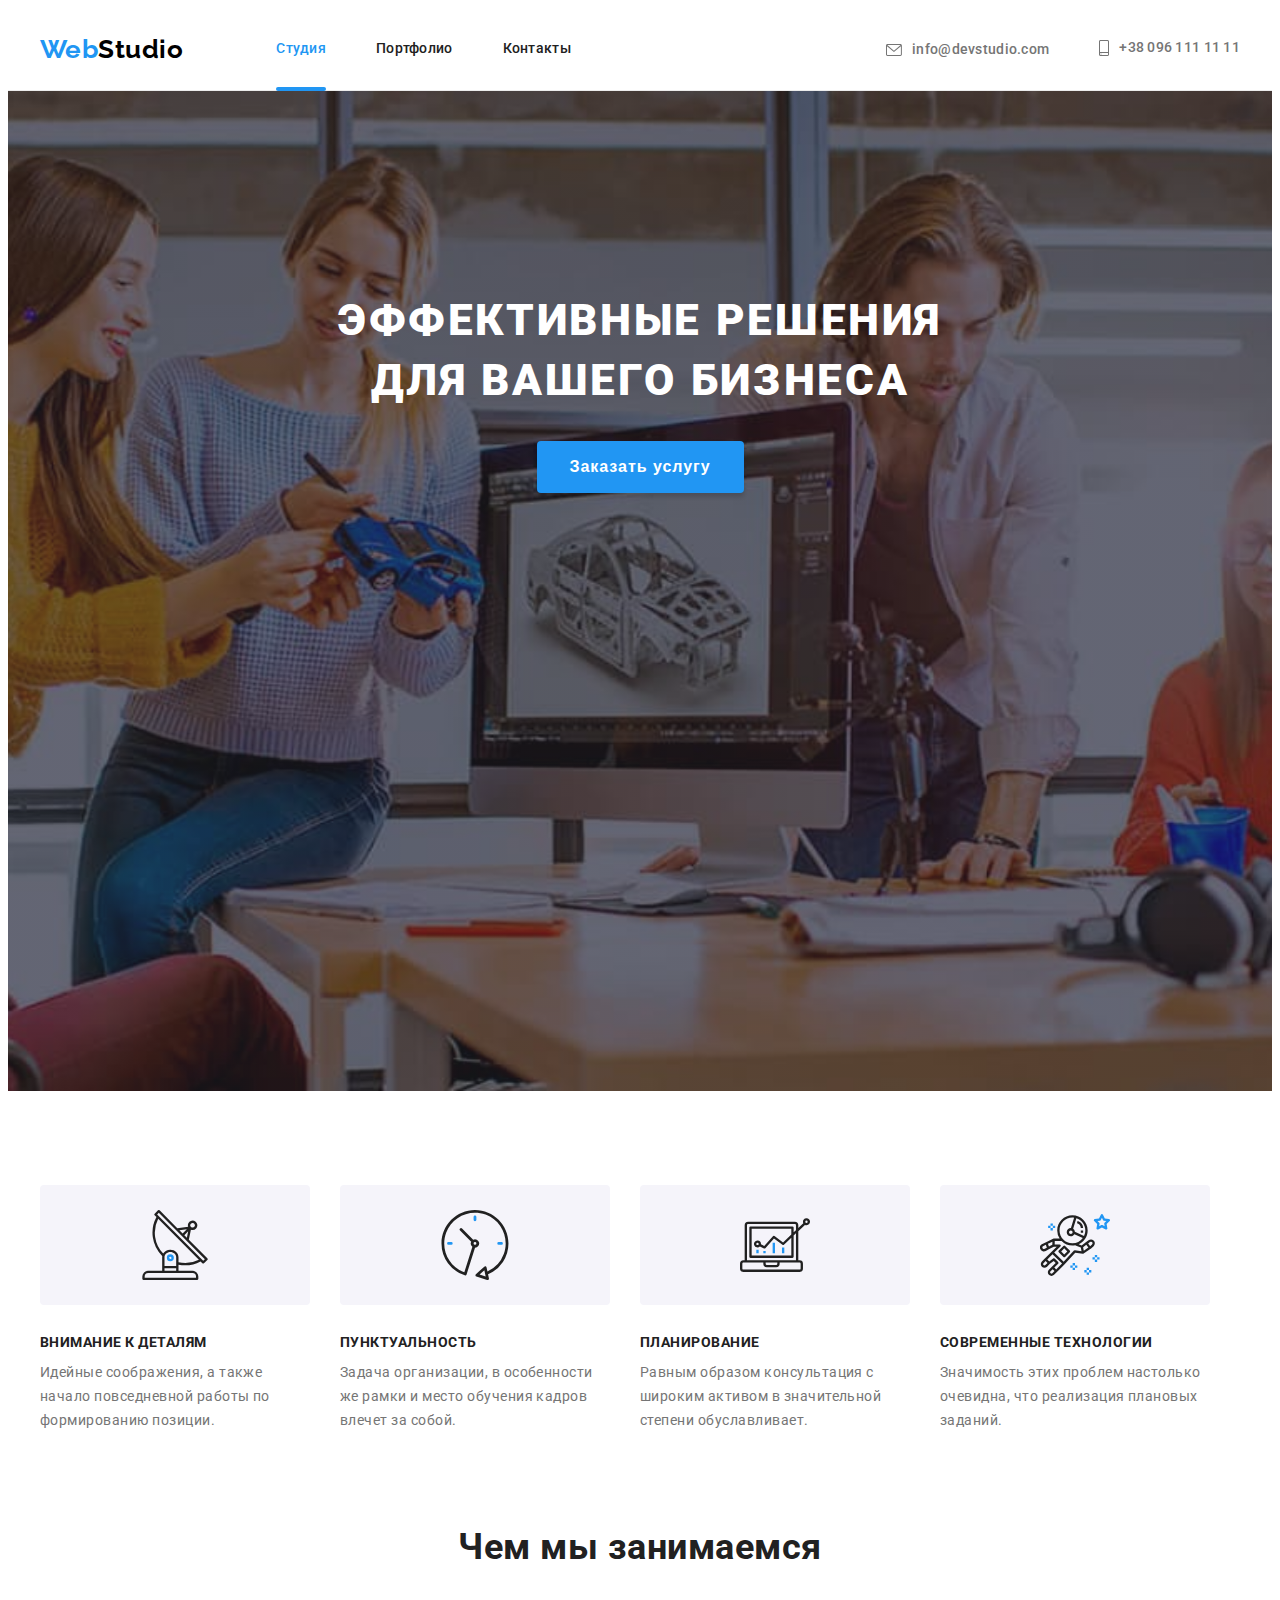
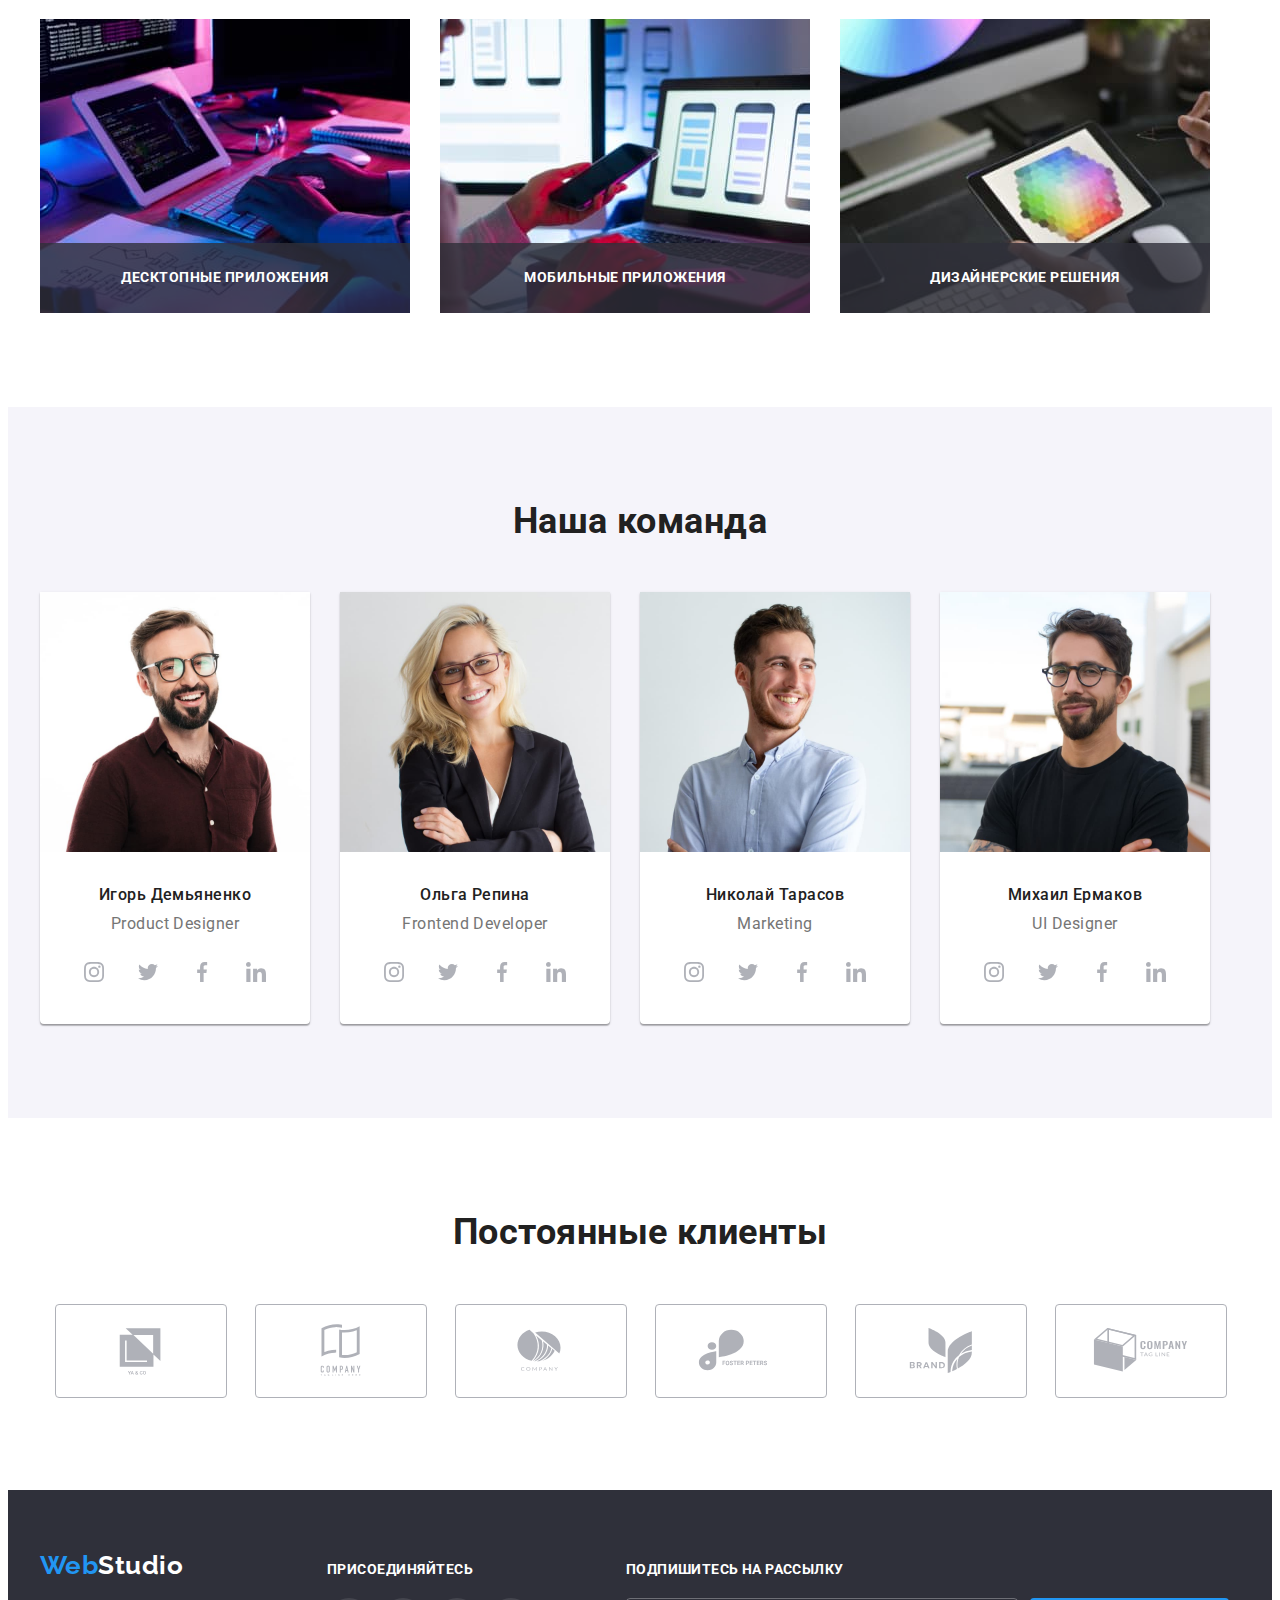
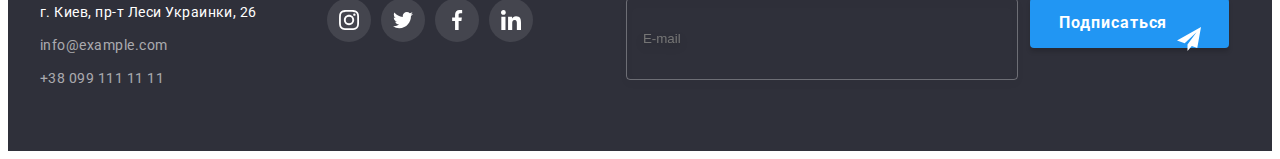
==== commit 371519c6: "add form" ====
--- a/index.html
+++ b/index.html
@@ -25,9 +25,7 @@
     <header class="header">
       <div class="container header-content">
         <nav class="container-nav">
-          <a href="./index.html" class="header-logo link"
-            ><span class="header-logo-blue">Web</span>Studio</a
-          >
+          <a href="./index.html" class="header-logo link"><span class="header-logo-blue">Web</span>Studio</a>
           <ul class="header-list-nav list">
             <li class="header-item-nav">
               <a href="./index.html" class="header-link link current">Студия</a>
@@ -42,10 +40,7 @@
         </nav>
         <ul class="header-list-contact list">
           <li class="header-item-contact">
-            <a
-              href="mailto:info@devstudio.com"
-              class="header-link-contact link"
-            >
+            <a href="mailto:info@devstudio.com" class="header-link-contact link">
               <svg class="icon-email" width="16" height="12">
                 <use href="./imges/sprite.svg#icon-email"></use></svg
               >info@devstudio.com</a
@@ -66,9 +61,7 @@
     <main>
       <section class="hero hero-container">
         <h1 class="hero-title">Эффективные решения для вашего бизнеса</h1>
-        <button type="button" class="hero-button" data-modal-open>
-          Заказать услугу
-        </button>
+        <button type="button" class="hero-button" data-modal-open>Заказать услугу</button>
       </section>
 
       <!-- feature -->
@@ -84,8 +77,7 @@
               </div>
               <h3 class="feature-item-title">Внимание к деталям</h3>
               <p class="feature-item-text">
-                Идейные соображения, а также начало повседневной работы по
-                формированию позиции.
+                Идейные соображения, а также начало повседневной работы по формированию позиции.
               </p>
             </li>
             <li class="feature-item">
@@ -96,8 +88,7 @@
               </div>
               <h3 class="feature-item-title">Пунктуальность</h3>
               <p class="feature-item-text">
-                Задача организации, в особенности же рамки и место обучения
-                кадров влечет за собой.
+                Задача организации, в особенности же рамки и место обучения кадров влечет за собой.
               </p>
             </li>
             <li class="feature-item">
@@ -108,8 +99,7 @@
               </div>
               <h3 class="feature-item-title">Планирование</h3>
               <p class="feature-item-text">
-                Равным образом консультация с широким активом в значительной
-                степени обуславливает.
+                Равным образом консультация с широким активом в значительной степени обуславливает.
               </p>
             </li>
             <li class="feature-item">
@@ -120,8 +110,7 @@
               </div>
               <h3 class="feature-item-title">Современные технологии</h3>
               <p class="feature-item-text">
-                Значимость этих проблем настолько очевидна, что реализация
-                плановых заданий.
+                Значимость этих проблем настолько очевидна, что реализация плановых заданий.
               </p>
             </li>
           </ul>
@@ -135,12 +124,7 @@
           <ul class="company-list list">
             <li class="company-item">
               <div class="company-position">
-                <img
-                  src="./imges/about_company1.jpg"
-                  alt="пишет код на компьютере"
-                  width="370"
-                  height="294"
-                />
+                <img src="./imges/about_company1.jpg" alt="пишет код на компьютере" width="370" height="294" />
                 <div class="company-label">
                   <h3 class="company-label-text flex">Десктопные приложения</h3>
                 </div>
@@ -148,12 +132,7 @@
             </li>
             <li class="company-item">
               <div class="company-position">
-                <img
-                  src="./imges/about_company2.jpg"
-                  alt="выбирает макет на компьютере"
-                  width="370"
-                  height="294"
-                />
+                <img src="./imges/about_company2.jpg" alt="выбирает макет на компьютере" width="370" height="294" />
                 <div class="company-label">
                   <h3 class="company-label-text flex">Мобильные приложения</h3>
                 </div>
@@ -161,12 +140,7 @@
             </li>
             <li class="company-item">
               <div class="company-position">
-                <img
-                  src="./imges/about_company3.jpg"
-                  alt="выбирает цвет на планшете"
-                  width="370"
-                  height="294"
-                />
+                <img src="./imges/about_company3.jpg" alt="выбирает цвет на планшете" width="370" height="294" />
                 <div class="company-label">
                   <h3 class="company-label-text flex">Дизайнерские решения</h3>
                 </div>
@@ -195,44 +169,28 @@
 
                 <ul class="team-list-icons list">
                   <li class="team-item-icons">
-                    <a
-                      class="team-link-icons flex"
-                      href="/"
-                      aria-label="ссылка на instagram"
-                    >
+                    <a class="team-link-icons flex" href="/" aria-label="ссылка на instagram">
                       <svg class="icon-instagram" width="20" height="20">
                         <use href="./imges/sprite.svg#icon-instagram"></use>
                       </svg>
                     </a>
                   </li>
                   <li class="team-item-icons">
-                    <a
-                      class="team-link-icons flex"
-                      href="/"
-                      aria-label="ссылка на twitter"
-                    >
+                    <a class="team-link-icons flex" href="/" aria-label="ссылка на twitter">
                       <svg class="icon-twitter" width="20" height="20">
                         <use href="./imges/sprite.svg#icon-twitter"></use>
                       </svg>
                     </a>
                   </li>
                   <li class="team-item-icons">
-                    <a
-                      class="team-link-icons flex"
-                      href="/"
-                      aria-label="ссылка на facebook"
-                    >
+                    <a class="team-link-icons flex" href="/" aria-label="ссылка на facebook">
                       <svg class="icon-facebook" width="20" height="20">
                         <use href="./imges/sprite.svg#icon-facebook"></use>
                       </svg>
                     </a>
                   </li>
                   <li class="team-item-icons">
-                    <a
-                      class="team-link-icons flex"
-                      href="/"
-                      aria-label="ссылка на linkedin"
-                    >
+                    <a class="team-link-icons flex" href="/" aria-label="ссылка на linkedin">
                       <svg class="icon-linkedin" width="20" height="20">
                         <use href="./imges/sprite.svg#icon-linkedin"></use>
                       </svg>
@@ -255,44 +213,28 @@
 
                 <ul class="team-list-icons list">
                   <li class="team-item-icons">
-                    <a
-                      class="team-link-icons flex"
-                      href="/"
-                      aria-label="ссылка на instagram"
-                    >
+                    <a class="team-link-icons flex" href="/" aria-label="ссылка на instagram">
                       <svg class="icon-instagram" width="20" height="20">
                         <use href="./imges/sprite.svg#icon-instagram"></use>
                       </svg>
                     </a>
                   </li>
                   <li class="team-item-icons">
-                    <a
-                      class="team-link-icons flex"
-                      href="/"
-                      aria-label="ссылка на twitter"
-                    >
+                    <a class="team-link-icons flex" href="/" aria-label="ссылка на twitter">
                       <svg class="icon-twitter" width="20" height="20">
                         <use href="./imges/sprite.svg#icon-twitter"></use>
                       </svg>
                     </a>
                   </li>
                   <li class="team-item-icons">
-                    <a
-                      class="team-link-icons flex"
-                      href="/"
-                      aria-label="ссылка на facebook"
-                    >
+                    <a class="team-link-icons flex" href="/" aria-label="ссылка на facebook">
                       <svg class="icon-facebook" width="20" height="20">
                         <use href="./imges/sprite.svg#icon-facebook"></use>
                       </svg>
                     </a>
                   </li>
                   <li class="team-item-icons">
-                    <a
-                      class="team-link-icons flex"
-                      href="/"
-                      aria-label="ссылка на linkedin"
-                    >
+                    <a class="team-link-icons flex" href="/" aria-label="ссылка на linkedin">
                       <svg class="icon-linkedin" width="20" height="20">
                         <use href="./imges/sprite.svg#icon-linkedin"></use>
                       </svg>
@@ -315,44 +257,28 @@
 
                 <ul class="team-list-icons list">
                   <li class="team-item-icons">
-                    <a
-                      class="team-link-icons flex"
-                      href="/"
-                      aria-label="ссылка на instagram"
-                    >
+                    <a class="team-link-icons flex" href="/" aria-label="ссылка на instagram">
                       <svg class="icon-instagram" width="20" height="20">
                         <use href="./imges/sprite.svg#icon-instagram"></use>
                       </svg>
                     </a>
                   </li>
                   <li class="team-item-icons">
-                    <a
-                      class="team-link-icons flex"
-                      href="/"
-                      aria-label="ссылка на twitter"
-                    >
+                    <a class="team-link-icons flex" href="/" aria-label="ссылка на twitter">
                       <svg class="icon-twitter" width="20" height="20">
                         <use href="./imges/sprite.svg#icon-twitter"></use>
                       </svg>
                     </a>
                   </li>
                   <li class="team-item-icons">
-                    <a
-                      class="team-link-icons flex"
-                      href="/"
-                      aria-label="ссылка на facebook"
-                    >
+                    <a class="team-link-icons flex" href="/" aria-label="ссылка на facebook">
                       <svg class="icon-facebook" width="20" height="20">
                         <use href="./imges/sprite.svg#icon-facebook"></use>
                       </svg>
                     </a>
                   </li>
                   <li class="team-item-icons">
-                    <a
-                      class="team-link-icons flex"
-                      href="/"
-                      aria-label="ссылка на linkedin"
-                    >
+                    <a class="team-link-icons flex" href="/" aria-label="ссылка на linkedin">
                       <svg class="icon-linkedin" width="20" height="20">
                         <use href="./imges/sprite.svg#icon-linkedin"></use>
                       </svg>
@@ -375,44 +301,28 @@
 
                 <ul class="team-list-icons list">
                   <li class="team-item-icons">
-                    <a
-                      class="team-link-icons flex"
-                      href="/"
-                      aria-label="ссылка на instagram"
-                    >
+                    <a class="team-link-icons flex" href="/" aria-label="ссылка на instagram">
                       <svg class="icon-instagram" width="20" height="20">
                         <use href="./imges/sprite.svg#icon-instagram"></use>
                       </svg>
                     </a>
                   </li>
                   <li class="team-item-icons">
-                    <a
-                      class="team-link-icons flex"
-                      href="/"
-                      aria-label="ссылка на twitter"
-                    >
+                    <a class="team-link-icons flex" href="/" aria-label="ссылка на twitter">
                       <svg class="icon-twitter" width="20" height="20">
                         <use href="./imges/sprite.svg#icon-twitter"></use>
                       </svg>
                     </a>
                   </li>
                   <li class="team-item-icons">
-                    <a
-                      class="team-link-icons flex"
-                      href="/"
-                      aria-label="ссылка на facebook"
-                    >
+                    <a class="team-link-icons flex" href="/" aria-label="ссылка на facebook">
                       <svg class="icon-facebook" width="20" height="20">
                         <use href="./imges/sprite.svg#icon-facebook"></use>
                       </svg>
                     </a>
                   </li>
                   <li class="team-item-icons">
-                    <a
-                      class="team-link-icons flex"
-                      href="/"
-                      aria-label="ссылка на linkedin"
-                    >
+                    <a class="team-link-icons flex" href="/" aria-label="ссылка на linkedin">
                       <svg class="icon-linkedin" width="20" height="20">
                         <use href="./imges/sprite.svg#icon-linkedin"></use>
                       </svg>
@@ -481,9 +391,7 @@
     <footer class="footer">
       <div class="container">
         <div class="footer-content">
-          <a class="footer-logo link" href="./index.html"
-            ><span class="footer-logo-blue">Web</span>Studio</a
-          >
+          <a class="footer-logo link" href="./index.html"><span class="footer-logo-blue">Web</span>Studio</a>
           <address class="footer-address">
             <a
               href="https://goo.gl/maps/LMZink6fcVC9zRSU7"
@@ -495,14 +403,10 @@
           </address>
           <ul class="footer-list list">
             <li class="footer-item">
-              <a href="mailto:info@example.com" class="footer-link link"
-                >info@example.com</a
-              >
+              <a href="mailto:info@example.com" class="footer-link link">info@example.com</a>
             </li>
             <li class="footer-item">
-              <a href="tel:+380991111111" class="footer-link link"
-                >+38 099 111 11 11</a
-              >
+              <a href="tel:+380991111111" class="footer-link link">+38 099 111 11 11</a>
             </li>
           </ul>
         </div>
@@ -510,44 +414,28 @@
           <h2 class="footer-title">присоединяйтесь</h2>
           <ul class="footer-list-icons list">
             <li class="footer-item-icons">
-              <a
-                class="footer-link-icons flex"
-                href="/"
-                aria-label="ссылка на instagram"
-              >
+              <a class="footer-link-icons flex" href="/" aria-label="ссылка на instagram">
                 <svg class="icon-instagram" width="20" height="20">
                   <use href="./imges/sprite.svg#icon-instagram"></use>
                 </svg>
               </a>
             </li>
             <li class="footer-item-icons">
-              <a
-                class="footer-link-icons flex"
-                href="/"
-                aria-label="ссылка на twitter"
-              >
+              <a class="footer-link-icons flex" href="/" aria-label="ссылка на twitter">
                 <svg class="icon-twitter" width="20" height="20">
                   <use href="./imges/sprite.svg#icon-twitter"></use>
                 </svg>
               </a>
             </li>
             <li class="footer-item-icons">
-              <a
-                class="footer-link-icons flex"
-                href="/"
-                aria-label="ссылка на facebook"
-              >
+              <a class="footer-link-icons flex" href="/" aria-label="ссылка на facebook">
                 <svg class="icon-facebook" width="20" height="20">
                   <use href="./imges/sprite.svg#icon-facebook"></use>
                 </svg>
               </a>
             </li>
             <li class="footer-item-icons">
-              <a
-                class="footer-link-icons flex"
-                href="/"
-                aria-label="ссылка на linkedin"
-              >
+              <a class="footer-link-icons flex" href="/" aria-label="ссылка на linkedin">
                 <svg class="icon-linkedin" width="20" height="20">
                   <use href="./imges/sprite.svg#icon-linkedin"></use>
                 </svg>
@@ -555,24 +443,35 @@
             </li>
           </ul>
         </div>
-      </div>
-
-      <form class="form-slogan">
-        <p class="form-slogan-text">Подпишитесь на рассылку</p>
-        <label class="form-label">
+
+        <!-- footer-form -->
+        <form class="footer-form">
+          <p class="footer-form-text">Подпишитесь на рассылку</p>
+          <div class="footer-form-content">
+            <label class="hiden" for="email">E-mail</label>
             <input
-              class="form-input"
+              class="footer-form-input"
               type="email"
               name="email"
+              id="email"
               autocomplete="off"
-              placeholder=" "
+              placeholder="E-mail"
             />
-            <span class="form-label-text">E-mail</span>
-        </label>
-        <button class="form-button" type="submit">Подписаться</button>
-      </form>
-      
+
+            <div class="footer-button-box">
+              <button class="footer-form-button" type="submit">
+                Подписаться
+                <svg class="plane-icon" width="24" height="24">
+                  <use href="./imges/sprite.svg#icon-plane"></use>
+                </svg>
+              </button>
+            </div>
+          </div>
+        </form>
+      </div>
     </footer>
+
+    <!-- modal -->
     <div class="backdrop is-hidden" data-modal>
       <div class="modal">
         <button class="modal-close flex" data-modal-close>
@@ -580,26 +479,71 @@
             <use href="./imges/sprite.svg#icon-close"></use>
           </svg>
         </button>
-        <p class="flex">
-          Lorem ipsum dolor sit, amet consectetur adipisicing elit. Velit,
-          eligendi aspernatur natus excepturi exercitationem porro minima cum
-          inventore consequatur. Nam fugit omnis quasi repellat modi recusandae
-          veritatis expedita itaque quod deleniti ea eos numquam laborum
-          voluptatem, rerum fugiat maiores tenetur vero, harum officia corrupti
-          consectetur doloremque eaque. Vero eum in explicabo at. Possimus
-          aspernatur ipsam mollitia tempora officiis, tempore, sunt doloremque
-          quidem ullam ipsum cum optio eveniet earum minus perspiciatis facilis
-          recusandae culpa quibusdam sequi necessitatibus laudantium odit
-          soluta! Reiciendis fuga excepturi unde, ab magnam repellendus
-          consectetur! Fugiat ipsam natus nesciunt tempore eaque sed voluptatem
-          placeat facere possimus, minima, sunt assumenda libero enim!
-          Laudantium impedit maiores magnam est eligendi non corrupti tempore
-          neque, dolorem voluptatum corporis perferendis ea ipsa. Quod, tenetur
-          amet ipsam odit blanditiis aut saepe quaerat, quam consequuntur,
-          accusamus ipsa? Perspiciatis maiores quisquam, nesciunt quasi, ullam
-          eos expedita, quidem id repellat at facere dignissimos reiciendis
-          facilis ipsum dolore.
-        </p>
+
+        <!-- modal-form -->
+        <form class="modal-form">
+          <p class="modal-title">Оставьте свои данные, мы вам перезвоним</p>
+          <label class="modal-label" for="username">Имя</label>
+          <div class="form-field">
+            <input
+              class="modal-input"
+              type="name"
+              name="name"
+              id="username"
+              autocomplete="off"
+              placeholder="Иван Иванов"
+            />
+            <svg class="modal-icon" width="18" height="18">
+              <use href="./imges/sprite.svg#icon-person"></use>
+            </svg>
+          </div>
+
+          <label class="modal-label" for="tel">Телефон</label>
+          <div class="form-field">
+            <input
+              class="modal-input"
+              type="tel"
+              name="tel"
+              id="tel"
+              autocomplete="off"
+              placeholder="+380 111 111 111"
+            />
+            <svg class="modal-icon" width="18" height="18">
+              <use href="./imges/sprite.svg#icon-form-phone"></use>
+            </svg>
+          </div>
+
+          <label class="modal-label" for="modal-email">Почта</label>
+          <div class="form-field">
+            <input
+              class="modal-input"
+              type="email"
+              name="email"
+              id="modal-email"
+              autocomplete="off"
+              placeholder="studio@gmail.com"
+            />
+            <svg class="modal-icon" width="18" height="18">
+              <use href="./imges/sprite.svg#icon-form-email"></use>
+            </svg>
+          </div>
+
+          <div class="feedback-box">
+            <label class="modal-label" for="feedback">Комментарий</label>
+            <textarea class="field-feedback" name="feedback" id="feedback" placeholder="Введите текст"></textarea>
+          </div>
+
+          <div class="policy-thumb">
+            <input class="checkbox-policy" type="checkbox" name="policy" id="policy" />
+            <span class="icon-policy"></span>
+            <label class="label-policy" for="policy"
+              >Соглашаюсь с рассылкой и принимаю <a class="link-policy" href="/">Условия договора</a></label
+            >
+          </div>
+
+          <button class="modal-button" type="submit">Отправить</button>
+          <!-- end -->
+        </form>
       </div>
     </div>
     <script src="./js/modal.js"></script>
--- a/css/styles.css
+++ b/css/styles.css
@@ -20,6 +20,9 @@
   --icon-secondary-color: #ffffff;
   --border-color: #eeeeee;
   --product-description-color: #ffffff;
+  --button-bcg-hover: rgba(33, 150, 243, 0.8);
+  --placeholder-color: rgba(117, 117, 117, 0.5);
+  --timing-function: cubic-bezier(0.4, 0, 0.2, 1);
 }
 
 body {
@@ -131,7 +134,7 @@
   letter-spacing: 0.02em;
   color: var(--nav-text-color);
 
-  transition: color 250ms cubic-bezier(0.4, 0, 0.2, 1);
+  transition: color 250ms var(--timing-function);
 }
 
 .header-link:hover,
@@ -185,7 +188,7 @@
   letter-spacing: 0.02em;
   color: var(--header-contact-color);
 
-  transition: color 250ms cubic-bezier(0.4, 0, 0.2, 1);
+  transition: color 250ms var(--timing-function);
 }
 
 .header-link-contact:hover,
@@ -211,11 +214,7 @@
   height: 600px;
   margin: 0 auto;
 
-  background-image: linear-gradient(
-      rgba(47, 48, 58, 0.4),
-      rgba(47, 48, 58, 0.4)
-    ),
-    url(../imges/hero.jpg);
+  background-image: linear-gradient(rgba(47, 48, 58, 0.4), rgba(47, 48, 58, 0.4)), url(../imges/hero.jpg);
   background-repeat: no-repeat;
   background-position: center;
   background-size: cover;
@@ -252,6 +251,13 @@
   box-shadow: 0px 4px 4px rgba(0, 0, 0, 0.15);
   border-radius: 4px;
   border: 1px solid transparent;
+
+  transition: background-color 250ms var(--timing-function);
+}
+
+.hero-button:hover,
+.hero-button:focus {
+  background-color: var(--button-bcg-hover);
 }
 
 /* ------------------------ feature ------------------------*/
@@ -353,8 +359,7 @@
 .team-item {
   width: 270px;
   background-color: #ffffff;
-  box-shadow: 0px 1px 3px rgba(0, 0, 0, 0.12), 0px 1px 1px rgba(0, 0, 0, 0.14),
-    0px 2px 1px rgba(0, 0, 0, 0.2);
+  box-shadow: 0px 1px 3px rgba(0, 0, 0, 0.12), 0px 1px 1px rgba(0, 0, 0, 0.14), 0px 2px 1px rgba(0, 0, 0, 0.2);
   border-radius: 0px 0px 4px 4px;
 }
 
@@ -404,8 +409,7 @@
   border-radius: 50%;
   fill: var(--icon-primory-color);
 
-  transition: background-color 250ms cubic-bezier(0.4, 0, 0.2, 1),
-    fill 250ms cubic-bezier(0.4, 0, 0.2, 1);
+  transition: background-color 250ms var(--timing-function), fill 250ms var(--timing-function);
 }
 
 .team-link-icons:hover,
@@ -446,8 +450,7 @@
   border: 1px solid #afb1b8;
   fill: var(--icon-primory-color);
 
-  transition: border-color 250ms cubic-bezier(0.4, 0, 0.2, 1),
-    fill 250ms cubic-bezier(0.4, 0, 0.2, 1);
+  transition: border-color 250ms var(--timing-function), fill 250ms var(--timing-function);
 }
 
 .clients-link:hover,
@@ -510,12 +513,16 @@
   line-height: 1.71;
   color: var(--footer-contact-color);
 
-  transition: color 250ms cubic-bezier(0.4, 0, 0.2, 1);
+  transition: color 250ms var(--timing-function);
 }
 
 .footer-link:hover,
 .footer-link:focus {
   color: var(--accent-color);
+}
+
+.footer-slogan {
+  margin-right: 93px;
 }
 
 .footer-title {
@@ -548,7 +555,7 @@
   fill: var(--icon-secondary-color);
   border-radius: 50%;
 
-  transition: background-color 250ms cubic-bezier(0.4, 0, 0.2, 1);
+  transition: background-color 250ms var(--timing-function);
 }
 
 .footer-link-icons:hover,
@@ -559,10 +566,8 @@
 
 /* ------------------ form-slogan---------------- */
 
-.form-slogan-text {
-  display: block;
+.footer-form-text {
   margin-bottom: 20px;
-
   font-weight: 700;
   font-size: 14px;
   line-height: 1.14;
@@ -571,47 +576,64 @@
   color: var(--secondary-title-color);
 }
 
-.form-input {
+.footer-form-content {
+  display: flex;
+}
+
+.footer-form-input {
   width: 358px;
   height: 50px;
+  padding: 15px 16px;
+
   background-color: transparent;
   color: var(--footer-form-color);
   border: 1px solid rgba(255, 255, 255, 0.3);
   filter: drop-shadow(0px 4px 4px rgba(0, 0, 0, 0.15));
   border-radius: 4px;
-}
-
-.form-label {
+  outline: transparent;
+
+  transition: border-color 250ms var(--timing-function);
+}
+
+.footer-form-input:focus {
+  border-color: var(--accent-color);
+}
+
+.footer-button-box {
   position: relative;
 }
 
-.form-label-text {
-  position: absolute;
-  top: 50%;
-  left: 15px;
-  transform: translateY(-50%);
-
-  font-weight: 400;
-  font-size: 16px;
-  line-height: 1.25;
-  letter-spacing: 0.03em;
-  color: var(--footer-form-color);
-}
-
-.form-button {
-  cursor: pointer;
+.footer-form-button {
   padding: 10px 62px 10px 29px;
+  margin-left: 12px;
 
   font-family: inherit;
   font-weight: 700;
   font-size: 16px;
   line-height: 1.88;
   letter-spacing: 0.06em;
+  cursor: pointer;
+  background-color: var(--accent-color);
   color: var(--accent-button-text-color);
-
-  background-color: #2196f3;
   box-shadow: 0px 4px 4px rgba(0, 0, 0, 0.15);
+  border: transparent;
   border-radius: 4px;
+
+  transition: background-color 250ms var(--timing-function);
+}
+
+.footer-form-button:hover,
+.footer-form-button:focus {
+  background-color: var(--button-bcg-hover);
+}
+
+.plane-icon {
+  position: absolute;
+  top: 50%;
+  right: 28px;
+  transform: translateY(-50%);
+
+  fill: var(--icon-secondary-color);
 }
 
 /* ---------------------- portfolio ----------------------*/
@@ -639,17 +661,15 @@
   border-radius: 4px;
   border: 1px solid transparent;
 
-  transition: background-color 250ms cubic-bezier(0.4, 0, 0.2, 1),
-    color 250ms cubic-bezier(0.4, 0, 0.2, 1),
-    box-shadow 250ms cubic-bezier(0.4, 0, 0.2, 1);
+  transition: background-color 250ms var(--timing-function), color 250ms var(--timing-function),
+    box-shadow 250ms var(--timing-function);
 }
 
 .portfolio-button:hover,
 .portfolio-button:focus {
   background-color: var(--accent-color);
   color: var(--accent-button-text-color);
-  box-shadow: 0px 3px 1px rgba(0, 0, 0, 0.1), 0px 1px 2px rgba(0, 0, 0, 0.08),
-    0px 2px 2px rgba(0, 0, 0, 0.12);
+  box-shadow: 0px 3px 1px rgba(0, 0, 0, 0.1), 0px 1px 2px rgba(0, 0, 0, 0.08), 0px 2px 2px rgba(0, 0, 0, 0.12);
 }
 
 /* ----------------------- product -----------------------*/
@@ -669,13 +689,12 @@
   width: 100%;
   height: 100%;
 
-  transition: box-shadow 250ms cubic-bezier(0.4, 0, 0.2, 1);
+  transition: box-shadow 250ms var(--timing-function);
 }
 
 .product-link:hover,
 .product-link:focus {
-  box-shadow: 0px 1px 1px rgba(0, 0, 0, 0.12), 0px 4px 4px rgba(0, 0, 0, 0.06),
-    1px 4px 6px rgba(0, 0, 0, 0.16);
+  box-shadow: 0px 1px 1px rgba(0, 0, 0, 0.12), 0px 4px 4px rgba(0, 0, 0, 0.06), 1px 4px 6px rgba(0, 0, 0, 0.16);
 }
 
 .product-thumb-img {
@@ -696,7 +715,7 @@
 
   background-color: rgba(33, 150, 243, 0.9);
   transform: translateY(102%);
-  transition: transform 250ms cubic-bezier(0.4, 0, 0.2, 1);
+  transition: transform 250ms var(--timing-function);
 }
 
 .product-link:hover .product-arise,
@@ -749,8 +768,7 @@
 
   background-color: rgba(0, 0, 0, 0.2);
 
-  transition: opacity 250ms cubic-bezier(0.4, 0, 0.2, 1),
-    visibility 250ms cubic-bezier(0.4, 0, 0.2, 1);
+  transition: opacity 250ms var(--timing-function), visibility 250ms var(--timing-function);
 }
 
 .is-hidden {
@@ -766,8 +784,7 @@
   width: 528px;
   height: 581px;
 
-  box-shadow: 0px 1px 3px rgba(0, 0, 0, 0.12), 0px 1px 1px rgba(0, 0, 0, 0.14),
-    0px 2px 1px rgba(0, 0, 0, 0.2);
+  box-shadow: 0px 1px 3px rgba(0, 0, 0, 0.12), 0px 1px 1px rgba(0, 0, 0, 0.14), 0px 2px 1px rgba(0, 0, 0, 0.2);
   transform: translate(-50%, -50%);
   border-radius: 4px;
   background-color: #fff;
@@ -785,21 +802,193 @@
   border: 1px solid rgba(0, 0, 0, 0.1);
   background-color: transparent;
 
-  transition: fill 250ms cubic-bezier(0.4, 0, 0.2, 1),
-    border-color 250ms cubic-bezier(0.4, 0, 0.2, 1);
+  transition: fill 250ms var(--timing-function);
 }
 
 .modal-close:hover {
   fill: var(--accent-color);
+}
+
+/* ----------------- modal-form ------------------- */
+
+.modal-form {
+  padding: 40px;
+}
+
+.modal-title {
+  margin-bottom: 12px;
+  font-weight: 700;
+  font-size: 20px;
+  line-height: 1.15;
+  text-align: center;
+  color: var(--primory-title-color);
+}
+
+.form-field {
+  position: relative;
+  margin-bottom: 10px;
+}
+
+.modal-label {
+  display: flex;
+  flex-direction: column;
+  margin-bottom: 4px;
+
+  font-size: 12px;
+  line-height: 1.16;
+  letter-spacing: 0.01em;
+  color: var(--all-text-color);
+}
+
+.modal-input {
+  width: 100%;
+  height: 40px;
+  padding: 12px 42px;
+
+  font-size: 12px;
+  line-height: 1.16;
+  letter-spacing: 0.01em;
+  color: var(--all-text-color);
+
+  outline: transparent;
+  border: 1px solid rgba(33, 33, 33, 0.2);
+  border-radius: 4px;
+
+  transition: border-color 250ms var(--timing-function);
+}
+
+.modal-input:focus {
   border-color: var(--accent-color);
 }
 
-.modal p {
-  padding: 20px;
-  width: 100%;
-  height: 100%;
-
-  font-size: 15px;
+.modal-input::placeholder {
+  font-size: 12px;
+  line-height: 1.16;
+  letter-spacing: 0.01em;
+  color: var(--placeholder-color);
+}
+
+.modal-icon {
+  position: absolute;
+  top: 50%;
+  left: 15px;
+  transform: translateY(-50%);
+
+  transition: fill 250ms var(--timing-function);
+}
+
+.modal-input:focus + .modal-icon {
+  fill: var(--accent-color);
+}
+
+.feedback-box {
+  margin-bottom: 20px;
+}
+
+.field-feedback {
+  width: 100%;
+  height: 120px;
+  padding: 12px 16px;
+
+  font-size: 12px;
+  line-height: 1.16;
+  letter-spacing: 0.01em;
+  color: var(--all-text-color);
+
+  outline: transparent;
+  resize: none;
+  border: 1px solid rgba(33, 33, 33, 0.2);
+  border-radius: 4px;
+  transition: border-color 250ms var(--timing-function);
+}
+
+.field-feedback:focus {
+  border-color: var(--accent-color);
+}
+
+.field-feedback::placeholder {
+  font-size: 12px;
+  line-height: 1.16;
+  letter-spacing: 0.01em;
+  color: var(--placeholder-color);
+}
+
+.label-policy {
+  margin-left: 7px;
+  font-size: 14px;
   line-height: 1.71;
   color: var(--all-text-color);
 }
+
+.checkbox-policy {
+  position: absolute;
+
+  -webkit-appearance: none;
+  -moz-appearance: none;
+  appearance: none;
+}
+
+.policy-thumb {
+  display: flex;
+  align-items: center;
+  margin-bottom: 30px;
+}
+
+.icon-policy {
+  position: relative;
+
+  width: 16px;
+  height: 15px;
+  border: 2px solid #212121;
+  border-radius: 2px;
+
+  transition: background-color 250ms var(--timing-function), border-color 250ms var(--timing-function);
+}
+
+.checkbox-policy:focus + .icon-policy {
+  outline: 1px solid #212121;
+}
+
+.checkbox-policy:checked + .icon-policy {
+  background-image: url("../imges/icon-check.svg");
+  background-size: contain;
+  background-origin: border-box;
+  outline: transparent;
+  background-color: var(--accent-color);
+  border-color: var(--accent-color);
+}
+
+.link-policy {
+  transition: color 250ms var(--timing-function);
+  color: var(--accent-color);
+}
+
+.link-policy:hover,
+.link-policy:focus {
+  color: rgba(33, 150, 243, 0.7);
+}
+
+.modal-button {
+  display: flex;
+  align-items: center;
+  justify-content: center;
+  width: 200px;
+  height: 50px;
+  margin: auto;
+
+  font-family: inherit;
+  font-weight: 700;
+  font-size: 16px;
+  line-height: 1.88;
+  letter-spacing: 0.06em;
+  cursor: pointer;
+  color: var(--accent-button-text-color);
+  background-color: #188ce8;
+  box-shadow: 0px 4px 4px rgba(0, 0, 0, 0.15);
+  border-color: transparent;
+  border-radius: 4px;
+}
+
+.modal-button:hover {
+  background-color: var(--button-bcg-hover);
+}
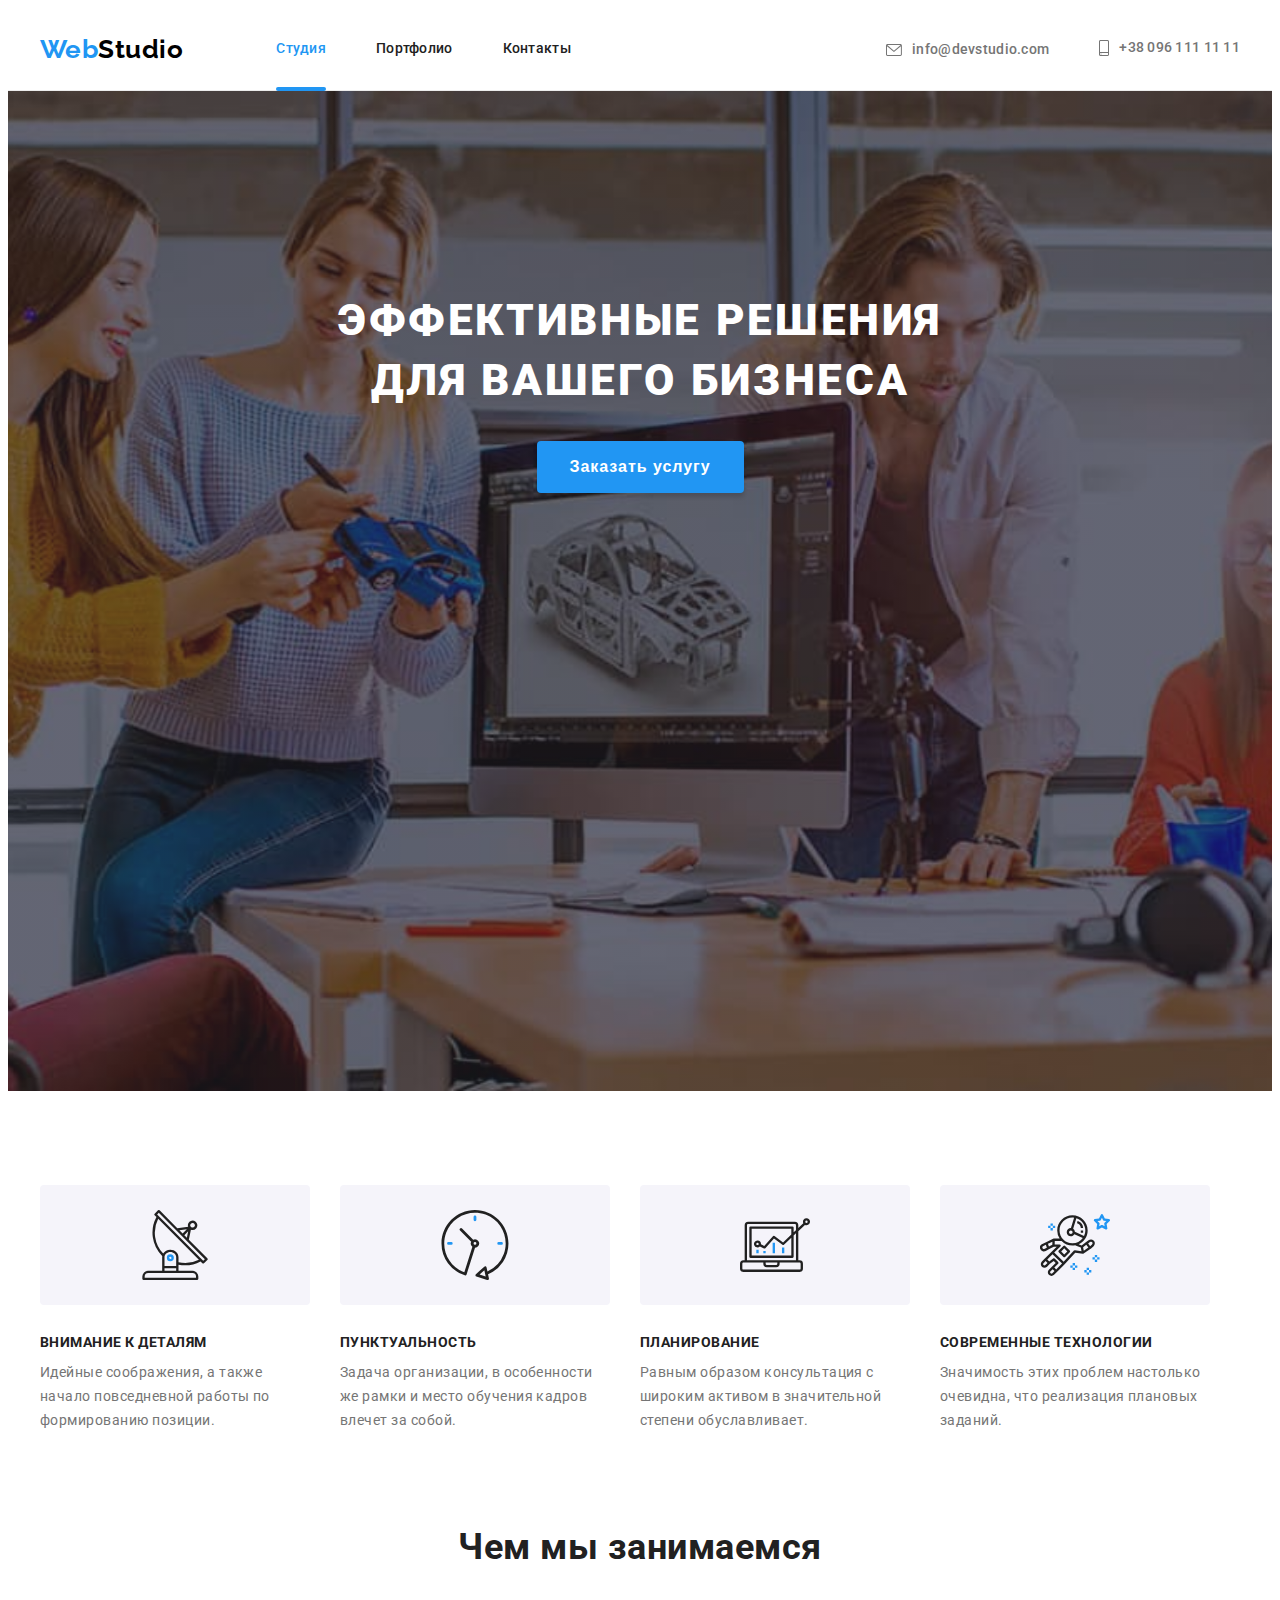
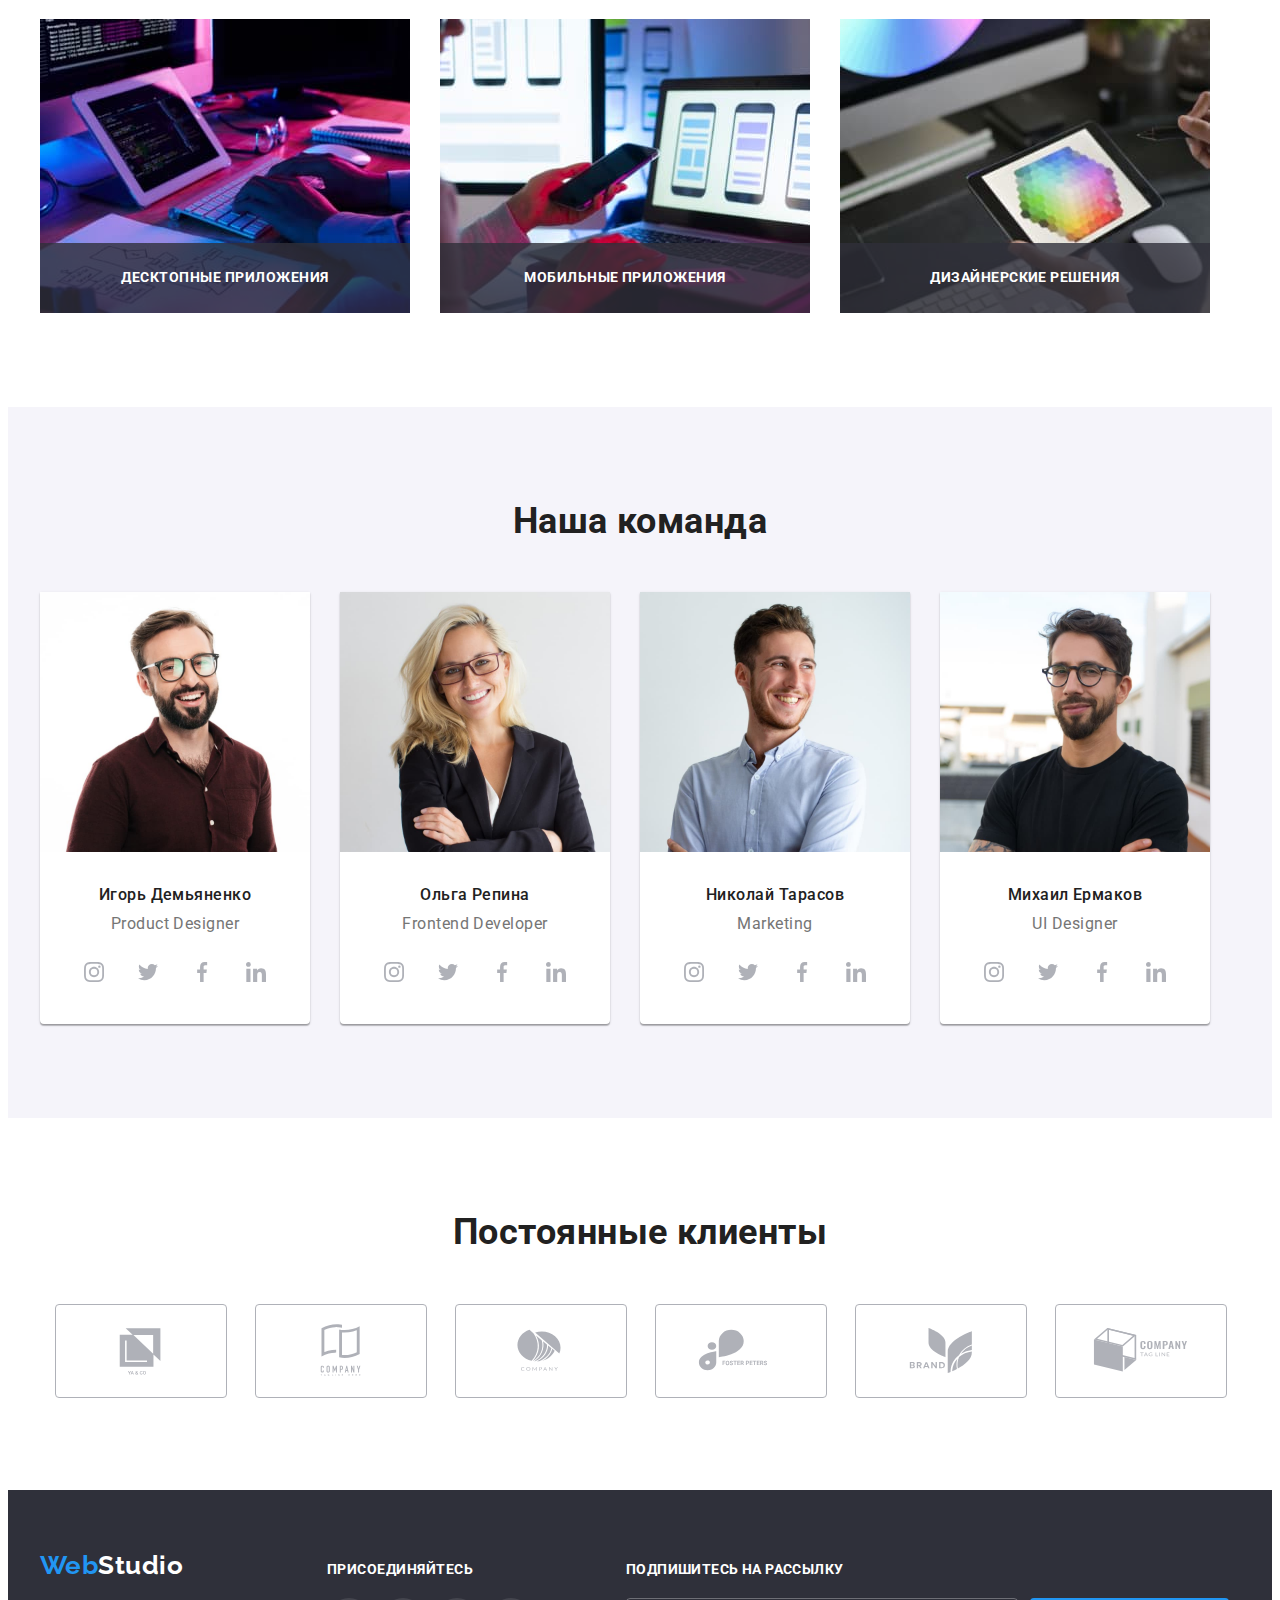
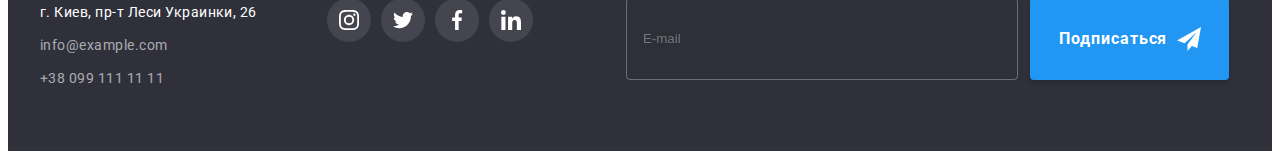
==== commit ef42a599: "corrected button" ====
--- a/index.html
+++ b/index.html
@@ -457,15 +457,12 @@
               autocomplete="off"
               placeholder="E-mail"
             />
-
-            <div class="footer-button-box">
-              <button class="footer-form-button" type="submit">
-                Подписаться
-                <svg class="plane-icon" width="24" height="24">
-                  <use href="./imges/sprite.svg#icon-plane"></use>
-                </svg>
-              </button>
-            </div>
+            <button class="footer-form-button" type="submit">
+              Подписаться
+              <svg class="plane-icon" width="24" height="24">
+                <use href="./imges/sprite.svg#icon-plane"></use>
+              </svg>
+            </button>
           </div>
         </form>
       </div>
--- a/css/styles.css
+++ b/css/styles.css
@@ -599,12 +599,10 @@
   border-color: var(--accent-color);
 }
 
-.footer-button-box {
-  position: relative;
-}
-
 .footer-form-button {
-  padding: 10px 62px 10px 29px;
+  display: flex;
+  align-items: center;
+  padding: 0 0 0 29px;
   margin-left: 12px;
 
   font-family: inherit;
@@ -628,10 +626,10 @@
 }
 
 .plane-icon {
-  position: absolute;
-  top: 50%;
-  right: 28px;
-  transform: translateY(-50%);
+  width: 100%;
+  height: 100%;
+  padding-left: 10px;
+  padding-right: 28px;
 
   fill: var(--icon-secondary-color);
 }
@@ -767,7 +765,7 @@
   height: 100%;
 
   background-color: rgba(0, 0, 0, 0.2);
-
+  opacity: 1;
   transition: opacity 250ms var(--timing-function), visibility 250ms var(--timing-function);
 }
 
@@ -775,6 +773,10 @@
   opacity: 0;
   pointer-events: none;
   visibility: hidden;
+}
+
+.backdrop.is-hidden .modal {
+  transform: translate(-50%, -50%);
 }
 
 .modal {
